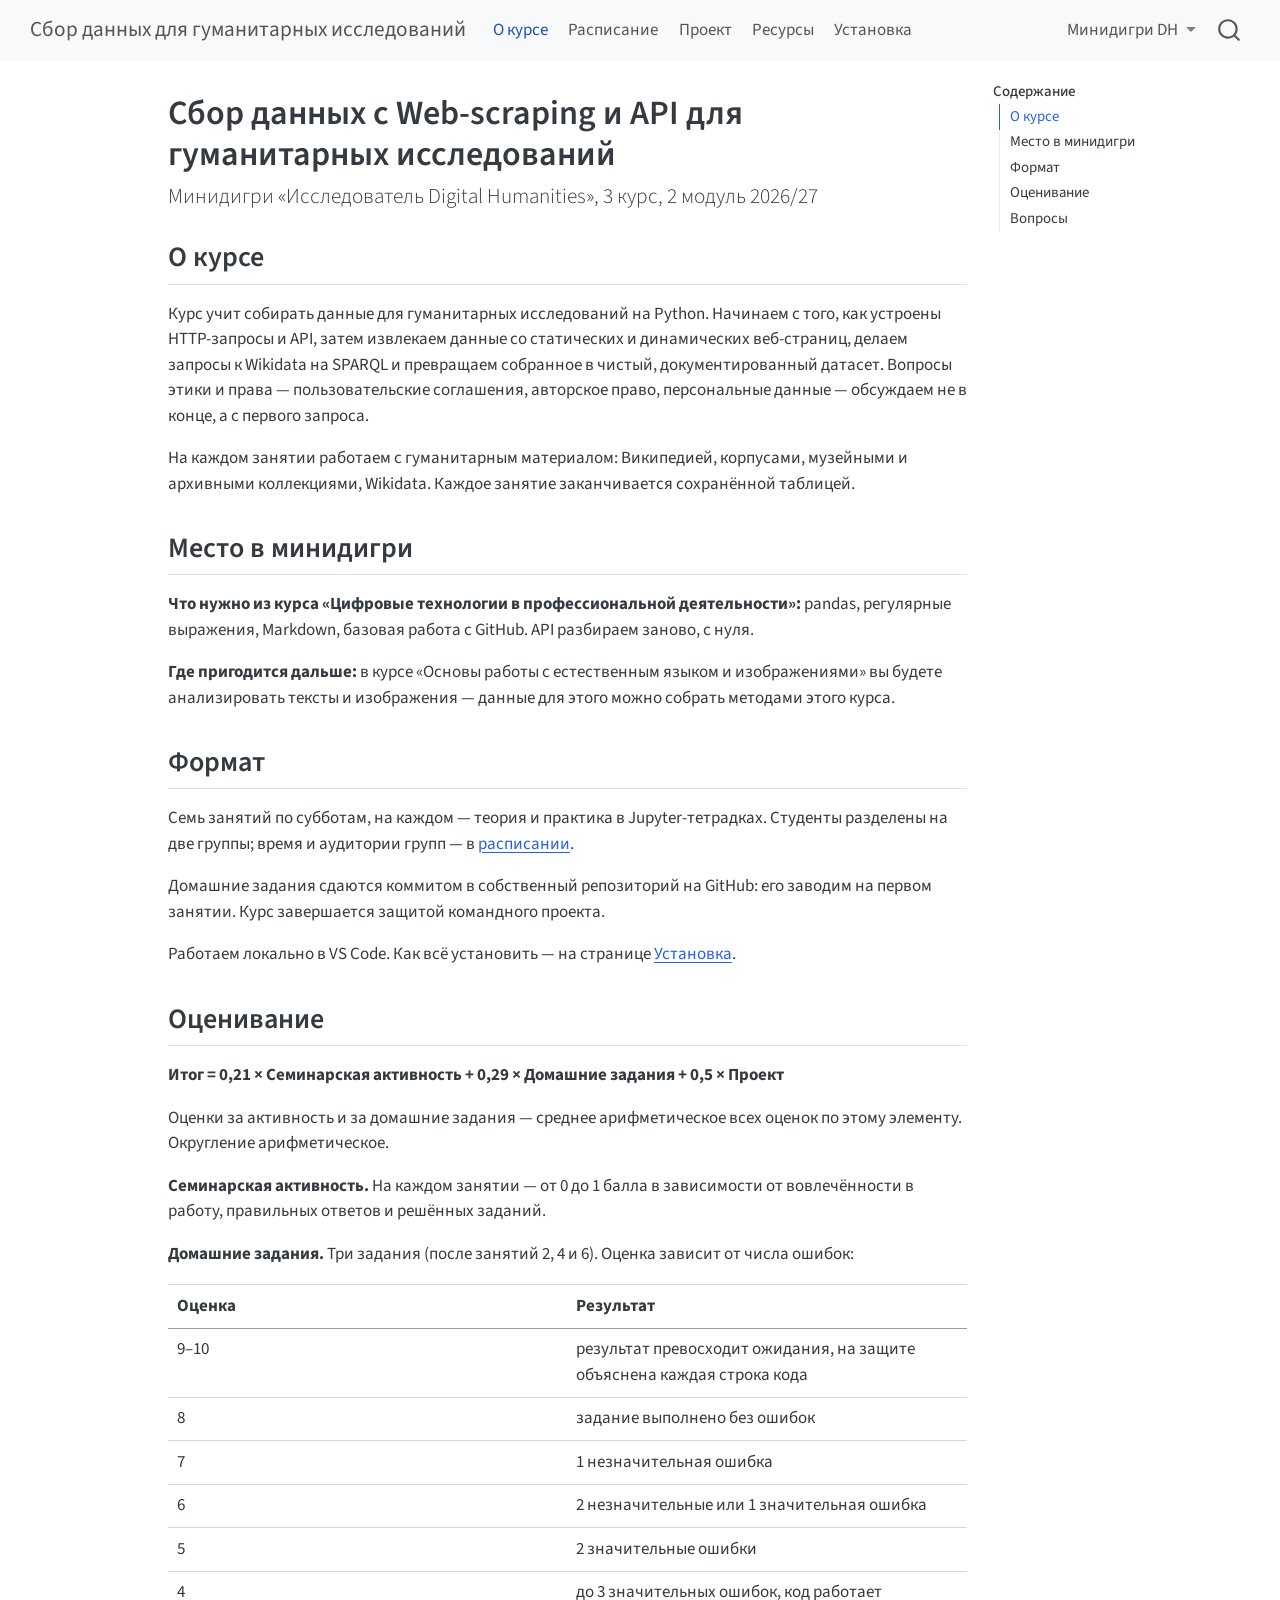
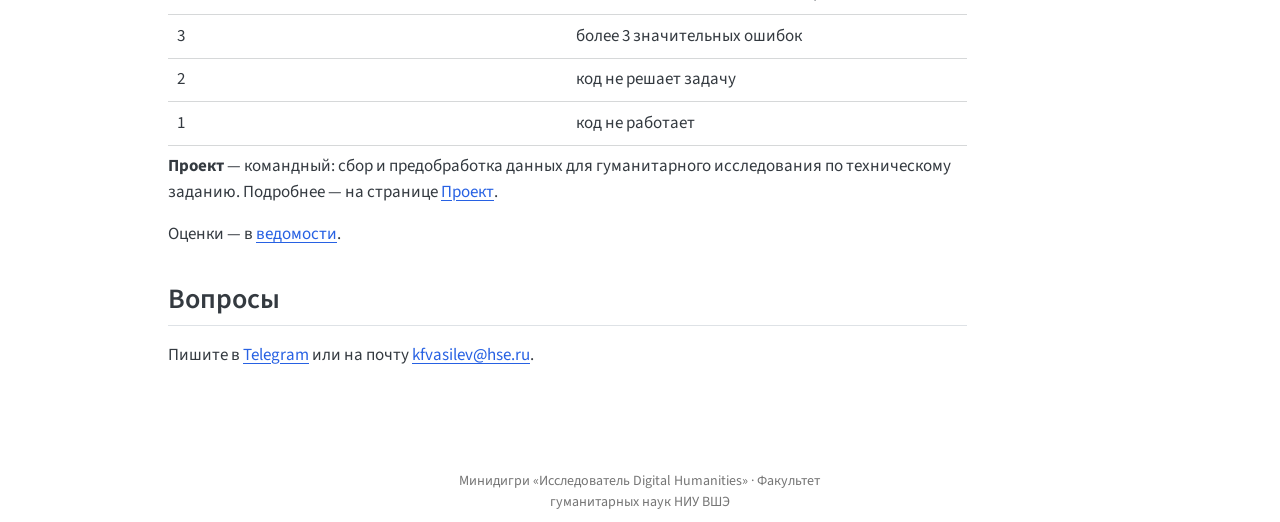
==== docs/index.html @ d886c1c8 "Add course repository skeleton and website Seminar folders 01-07 with topic READMEs, project folder," ====
<!DOCTYPE html>
<html xmlns="http://www.w3.org/1999/xhtml" lang="ru" xml:lang="ru"><head>

<meta charset="utf-8">
<meta name="generator" content="quarto-1.11.9">

<meta name="viewport" content="width=device-width, initial-scale=1.0, user-scalable=yes">


<title>Сбор данных с Web-scraping и API для гуманитарных исследований – Сбор данных для гуманитарных исследований</title>
<style>
/* Default styles provided by pandoc.
** See https://pandoc.org/MANUAL.html#variables-for-html for config info.
*/
span.smallcaps{font-variant: small-caps;}
div.columns{display: flex; gap: 1.5em;}
div.column{flex: auto;}
@media screen {
div.columns{gap: min(4vw, 1.5em);}
div.column{overflow-x: auto;}
}
div.hanging-indent{margin-left: 1.5em; text-indent: -1.5em;}
ul.task-list{list-style: none;}
ul.task-list li input[type="checkbox"] {
  width: 0.8em;
  margin: 0 0.8em 0.2em -1em; /* quarto-specific, see https://github.com/quarto-dev/quarto-cli/issues/4556 */ 
  vertical-align: middle;
}
</style>


<script src="site_libs/quarto-nav/quarto-nav.js"></script>
<script src="site_libs/quarto-nav/headroom.min.js"></script>
<script src="site_libs/clipboard/clipboard.min.js"></script>
<script src="site_libs/quarto-search/autocomplete.umd.js"></script>
<script src="site_libs/quarto-search/fuse.min.js"></script>
<script src="site_libs/quarto-search/quarto-search.js"></script>
<meta name="quarto:offset" content="./">
<script src="site_libs/quarto-html/quarto.js" type="module"></script>
<script src="site_libs/quarto-html/tabsets/tabsets.js" type="module"></script>
<script src="site_libs/quarto-html/scrollable-regions/scrollable-regions.js" type="module"></script>
<script src="site_libs/quarto-html/popper.min.js"></script>
<script src="site_libs/quarto-html/tippy.umd.min.js"></script>
<script src="site_libs/quarto-html/anchor.min.js"></script>
<link href="site_libs/quarto-html/tippy.css" rel="stylesheet">
<link href="site_libs/quarto-html/quarto-syntax-highlighting-63b5708e65d6cd79cd7618c58d0c21e7.css" rel="stylesheet" id="quarto-text-highlighting-styles">
<script src="site_libs/bootstrap/bootstrap.min.js"></script>
<link href="site_libs/bootstrap/bootstrap-icons.css" rel="stylesheet">
<link href="site_libs/bootstrap/bootstrap-2f26042ee04390a409193c36bb3e8631.min.css" rel="stylesheet" append-hash="true" id="quarto-bootstrap" data-mode="light">
<script id="quarto-search-options" type="application/json">{
  "location": "navbar",
  "copy-button": false,
  "collapse-after": 3,
  "panel-placement": "end",
  "type": "overlay",
  "limit": 50,
  "keyboard-shortcut": [
    "f",
    "/",
    "s"
  ],
  "show-item-context": false,
  "language": {
    "search-no-results-text": "Поиск не дал результатов",
    "search-matching-documents-text": "Результаты поиска",
    "search-copy-link-title": "Скопировать ссылку",
    "search-hide-matches-text": "Скрыть дополнительные результаты",
    "search-more-match-text": "дополнительный результат в этом документе",
    "search-more-matches-text": "дополнительных результата(-ов) в этом документе",
    "search-clear-button-title": "Очистить",
    "search-text-placeholder": "",
    "search-detached-cancel-button-title": "Отменить",
    "search-submit-button-title": "Найти",
    "search-label": "Поиск"
  }
}</script>


<link rel="stylesheet" href="styles.css">
</head>

<body class="nav-fixed quarto-light"><a id="quarto-skip-link" class="visually-hidden-focusable" href="#quarto-document-content">Skip to main content</a>

<div id="quarto-search-results"></div>
  <header id="quarto-header" class="headroom fixed-top">
    <nav class="navbar navbar-expand-lg " data-bs-theme="dark" aria-label="Сайт">
      <div class="navbar-container container-fluid">
      <div class="navbar-brand-container mx-auto">
    <a class="navbar-brand" href="./index.html">
    <span class="navbar-title">Сбор данных для гуманитарных исследований</span>
    </a>
  </div>
          <button class="navbar-toggler" type="button" data-bs-toggle="collapse" data-bs-target="#navbarCollapse" aria-controls="navbarCollapse" aria-expanded="false" aria-label="Переключить навигацию" onclick="if (window.quartoToggleHeadroom) { window.quartoToggleHeadroom(); }">
  <span class="navbar-toggler-icon"></span>
</button>
          <div class="collapse navbar-collapse" id="navbarCollapse">
            <ul class="navbar-nav navbar-nav-scroll me-auto">
  <li class="nav-item">
    <a class="nav-link active" href="./index.html" aria-current="page"> 
<span class="menu-text">О курсе</span></a>
  </li>  
  <li class="nav-item">
    <a class="nav-link" href="./schedule.html"> 
<span class="menu-text">Расписание</span></a>
  </li>  
  <li class="nav-item">
    <a class="nav-link" href="./project.html"> 
<span class="menu-text">Проект</span></a>
  </li>  
  <li class="nav-item">
    <a class="nav-link" href="./resources.html"> 
<span class="menu-text">Ресурсы</span></a>
  </li>  
  <li class="nav-item">
    <a class="nav-link" href="./setup.html"> 
<span class="menu-text">Установка</span></a>
  </li>  
</ul>
            <ul class="navbar-nav navbar-nav-scroll ms-auto">
  <li class="nav-item dropdown ">
    <a class="nav-link dropdown-toggle" href="#" id="nav-menu-dh" role="link" data-bs-toggle="dropdown" aria-expanded="false">
 <span class="menu-text">Минидигри DH</span>
    </a>
    <ul class="dropdown-menu dropdown-menu-end" aria-labelledby="nav-menu-dh">    
        <li>
    <a class="dropdown-item" href="https://always1ready.github.io/dh-tools/">
 <span class="dropdown-text">1. Цифровые технологии в профессиональной деятельности</span></a>
  </li>  
        <li>
    <a class="dropdown-item" href="https://minidegree-dh.github.io/miniDH-scraping/">
 <span class="dropdown-text">2. Сбор данных с Web-scraping и API</span></a>
  </li>  
        <li>
    <a class="dropdown-item" href="https://github.com/Minidegree-DH/miniDH-NLP-CV">
 <span class="dropdown-text">3. Основы работы с естественным языком и изображениями</span></a>
  </li>  
        <li>
    <a class="dropdown-item" href="https://github.com/Minidegree-DH/miniDH-ML">
 <span class="dropdown-text">4. Алгоритмы машинного обучения для текстов и изображений</span></a>
  </li>  
        <li><hr class="dropdown-divider"></li>
        <li>
    <a class="dropdown-item" href="https://github.com/Minidegree-DH/minidh-student-projects">
 <span class="dropdown-text">Студенческие проекты</span></a>
  </li>  
        <li>
    <a class="dropdown-item" href="https://github.com/Minidegree-DH">
 <span class="dropdown-text">Минидигри на GitHub</span></a>
  </li>  
    </ul>
  </li>
</ul>
          </div> <!-- /navcollapse -->
            <div class="quarto-navbar-tools">
</div>
            <div id="quarto-search" class="" title="Поиск"></div>
      </div> <!-- /container-fluid -->
    </nav>
</header>
<!-- content -->
<div id="quarto-content" class="quarto-container page-columns page-rows-contents page-layout-article page-navbar">
<!-- sidebar -->
<!-- margin-sidebar -->
    <div id="quarto-margin-sidebar" class="sidebar margin-sidebar">
        <nav id="TOC" role="doc-toc" aria-labelledby="toc-title" class="toc-active">
    <h2 id="toc-title">Содержание</h2>
   
  <ul>
  <li><a href="#о-курсе" id="toc-о-курсе" class="nav-link active" data-scroll-target="#о-курсе">О курсе</a></li>
  <li><a href="#место-в-минидигри" id="toc-место-в-минидигри" class="nav-link" data-scroll-target="#место-в-минидигри">Место в минидигри</a></li>
  <li><a href="#формат" id="toc-формат" class="nav-link" data-scroll-target="#формат">Формат</a></li>
  <li><a href="#оценивание" id="toc-оценивание" class="nav-link" data-scroll-target="#оценивание">Оценивание</a></li>
  <li><a href="#вопросы" id="toc-вопросы" class="nav-link" data-scroll-target="#вопросы">Вопросы</a></li>
  </ul>
</nav>
    </div>
<!-- main -->
<main class="content" id="quarto-document-content" tabindex="-1">

<header id="title-block-header" class="quarto-title-block default">
<div class="quarto-title">
<h1 class="title">Сбор данных с Web-scraping и API для гуманитарных исследований</h1>
<p class="subtitle lead">Минидигри «Исследователь Digital Humanities», 3 курс, 2 модуль 2026/27</p>
</div>



<div class="quarto-title-meta">

    
  
    
  </div>
  


</header>


<section id="о-курсе" class="level2">
<h2 class="anchored" data-anchor-id="о-курсе">О курсе</h2>
<p>Курс учит собирать данные для гуманитарных исследований на Python. Начинаем с того, как устроены HTTP-запросы и API, затем извлекаем данные со статических и динамических веб-страниц, делаем запросы к Wikidata на SPARQL и превращаем собранное в чистый, документированный датасет. Вопросы этики и права — пользовательские соглашения, авторское право, персональные данные — обсуждаем не в конце, а с первого запроса.</p>
<p>На каждом занятии работаем с гуманитарным материалом: Википедией, корпусами, музейными и архивными коллекциями, Wikidata. Каждое занятие заканчивается сохранённой таблицей.</p>
</section>
<section id="место-в-минидигри" class="level2">
<h2 class="anchored" data-anchor-id="место-в-минидигри">Место в минидигри</h2>
<p><strong>Что нужно из курса «Цифровые технологии в профессиональной деятельности»:</strong> pandas, регулярные выражения, Markdown, базовая работа с GitHub. API разбираем заново, с нуля.</p>
<p><strong>Где пригодится дальше:</strong> в курсе «Основы работы с естественным языком и изображениями» вы будете анализировать тексты и изображения — данные для этого можно собрать методами этого курса.</p>
</section>
<section id="формат" class="level2">
<h2 class="anchored" data-anchor-id="формат">Формат</h2>
<p>Семь занятий по субботам, на каждом — теория и практика в Jupyter-тетрадках. Студенты разделены на две группы; время и аудитории групп — в <a href="./schedule.html">расписании</a>.</p>
<p>Домашние задания сдаются коммитом в собственный репозиторий на GitHub: его заводим на первом занятии. Курс завершается защитой командного проекта.</p>
<p>Работаем локально в VS Code. Как всё установить — на странице <a href="./setup.html">Установка</a>.</p>
</section>
<section id="оценивание" class="level2">
<h2 class="anchored" data-anchor-id="оценивание">Оценивание</h2>
<p><strong>Итог = 0,21 × Семинарская активность + 0,29 × Домашние задания + 0,5 × Проект</strong></p>
<p>Оценки за активность и за домашние задания — среднее арифметическое всех оценок по этому элементу. Округление арифметическое.</p>
<p><strong>Семинарская активность.</strong> На каждом занятии — от 0 до 1 балла в зависимости от вовлечённости в работу, правильных ответов и решённых заданий.</p>
<p><strong>Домашние задания.</strong> Три задания (после занятий 2, 4 и 6). Оценка зависит от числа ошибок:</p>
<table class="caption-top table">
<colgroup>
<col style="width: 50%">
<col style="width: 50%">
</colgroup>
<thead>
<tr class="header">
<th>Оценка</th>
<th>Результат</th>
</tr>
</thead>
<tbody>
<tr class="odd">
<td>9–10</td>
<td>результат превосходит ожидания, на защите объяснена каждая строка кода</td>
</tr>
<tr class="even">
<td>8</td>
<td>задание выполнено без ошибок</td>
</tr>
<tr class="odd">
<td>7</td>
<td>1 незначительная ошибка</td>
</tr>
<tr class="even">
<td>6</td>
<td>2 незначительные или 1 значительная ошибка</td>
</tr>
<tr class="odd">
<td>5</td>
<td>2 значительные ошибки</td>
</tr>
<tr class="even">
<td>4</td>
<td>до 3 значительных ошибок, код работает</td>
</tr>
<tr class="odd">
<td>3</td>
<td>более 3 значительных ошибок</td>
</tr>
<tr class="even">
<td>2</td>
<td>код не решает задачу</td>
</tr>
<tr class="odd">
<td>1</td>
<td>код не работает</td>
</tr>
</tbody>
</table>
<p><strong>Проект</strong> — командный: сбор и предобработка данных для гуманитарного исследования по техническому заданию. Подробнее — на странице <a href="./project.html">Проект</a>.</p>
<!-- TODO: правила пересдачи в ПУДе противоречивы (ДЗ: «невозможна» и «только по уважительной причине»; проект: «невозможна» и «по обычным правилам экзамена»). Написать здесь после уточнения ПУДа. Также решить, есть ли штраф за опоздание. -->
<p>Оценки — в <a href="https://docs.yandex.ru/edit/disk/disk%2F2026%20Mini-DH-scraping%20Grades.xlsx?source=docs">ведомости</a>.</p>
</section>
<section id="вопросы" class="level2">
<h2 class="anchored" data-anchor-id="вопросы">Вопросы</h2>
<p>Пишите в <a href="https://t.me/always1ready">Telegram</a> или на почту <a href="mailto:kfvasilev@hse.ru">kfvasilev@hse.ru</a>.</p>


</section>

</main> <!-- /main -->
<script id="quarto-html-after-body" type="application/javascript">
  window.document.addEventListener("DOMContentLoaded", function (event) {
    const icon = "";
    const anchorJS = new window.AnchorJS();
    anchorJS.options = {
      placement: 'right',
      icon: icon
    };
    anchorJS.add('.anchored');
    const isCodeAnnotation = (el) => {
      for (const clz of el.classList) {
        if (clz.startsWith('code-annotation-')) {                     
          return true;
        }
      }
      return false;
    }
    const onCopySuccess = function(e) {
      // button target
      const button = e.trigger;
      // don't keep focus
      button.blur();
      // flash "checked"
      button.classList.add('code-copy-button-checked');
      var currentTitle = button.getAttribute("title");
      button.setAttribute("title", "Скопировано");
      let tooltip;
      if (window.bootstrap) {
        button.setAttribute("data-bs-toggle", "tooltip");
        button.setAttribute("data-bs-placement", "left");
        button.setAttribute("data-bs-title", "Скопировано");
        tooltip = new bootstrap.Tooltip(button, 
          { trigger: "manual", 
            customClass: "code-copy-button-tooltip",
            offset: [0, -8]});
        tooltip.show();    
      }
      setTimeout(function() {
        if (tooltip) {
          tooltip.hide();
          button.removeAttribute("data-bs-title");
          button.removeAttribute("data-bs-toggle");
          button.removeAttribute("data-bs-placement");
        }
        button.setAttribute("title", currentTitle);
        button.classList.remove('code-copy-button-checked');
      }, 1000);
      // clear code selection
      e.clearSelection();
    }
    const getTextToCopy = function(trigger) {
      const outerScaffold = trigger.parentElement.cloneNode(true);
      const codeEl = outerScaffold.querySelector('code');
      for (const childEl of codeEl.children) {
        if (isCodeAnnotation(childEl)) {
          childEl.remove();
        }
      }
      return codeEl.innerText;
    }
    const clipboard = new window.ClipboardJS('.code-copy-button:not([data-in-quarto-modal])', {
      text: getTextToCopy
    });
    clipboard.on('success', onCopySuccess);
    if (window.document.getElementById('quarto-embedded-source-code-modal')) {
      const clipboardModal = new window.ClipboardJS('.code-copy-button[data-in-quarto-modal]', {
        text: getTextToCopy,
        container: window.document.getElementById('quarto-embedded-source-code-modal')
      });
      clipboardModal.on('success', onCopySuccess);
    }
      var localhostRegex = new RegExp(/^(?:http|https):\/\/localhost\:?[0-9]*\//);
      var mailtoRegex = new RegExp(/^mailto:/);
        var filterRegex = new RegExp("https:\/\/minidegree-dh\.github\.io\/miniDH-scraping\/");
      var isInternal = (href) => {
          return filterRegex.test(href) || localhostRegex.test(href) || mailtoRegex.test(href);
      }
      // Inspect non-navigation links and adorn them if external
      window.quartoDecorateExternalLinks = function (root) {
     var links = (root || window.document).querySelectorAll('a[href]:not(.nav-link):not(.navbar-brand):not(.toc-action):not(.sidebar-link):not(.sidebar-item-toggle):not(.pagination-link):not(.no-external):not([aria-hidden]):not(.dropdown-item):not(.quarto-navigation-tool):not(.about-link)');
      for (var i=0; i<links.length; i++) {
        const link = links[i];
        if (!isInternal(link.href)) {
          // undo the damage that might have been done by quarto-nav.js in the case of
          // links that we want to consider external
          if (link.dataset.originalHref !== undefined) {
            link.href = link.dataset.originalHref;
          }
          if (!link.classList.contains('no-external-icon')) {
          }
        }
      }
      };
      window.quartoDecorateExternalLinks(window.document);
    // Esc closes the popup (WCAG 1.4.13) and focus leaving both trigger and
    // popup closes it (WCAG 2.4.11); tippy handles neither for interactive popups.
    const hideOnEscAndFocusOut = {
      name: 'hideOnEscAndFocusOut',
      defaultValue: true,
      fn(instance) {
        const dismiss = () => {
          // A show scheduled by the trigger delay would otherwise reopen it
          instance.clearDelayTimeouts();
          instance.hide();
        };
        const onKeyDown = (event) => {
          if (event.key !== 'Escape') {
            return;
          }
          // Keep Esc from also reaching page handlers (e.g. reveal.js overview),
          // except an open reveal.js slide menu, which Esc should close too.
          // The menu handles keys only when its keyboard option is on.
          const menuHandlesEsc = window.Reveal?.getPlugin?.('menu')?.isOpen() &&
            window.Reveal.getConfig().menu?.keyboard !== false;
          if (!menuHandlesEsc) {
            event.stopPropagation();
          }
          if (instance.popper.contains(window.document.activeElement)) {
            // Disabled while refocusing so the focus trigger does not reopen it
            instance.disable();
            instance.reference.focus();
            instance.enable();
          }
          dismiss();
        };
        const onFocusOut = (event) => {
          const target = event.relatedTarget;
          if (target && !instance.reference.contains(target) &&
              !instance.popper.contains(target)) {
            dismiss();
          }
        };
        // On the trigger too: a click trigger (code-annotations: select) has no
        // blur handling. Attached for the instance's lifetime so leaving the
        // trigger also cancels a show still pending on the trigger delay.
        instance.reference.addEventListener('focusout', onFocusOut);
        return {
          onShow() {
            window.document.addEventListener('keydown', onKeyDown, true);
            instance.popper.addEventListener('focusout', onFocusOut);
          },
          onHide() {
            window.document.removeEventListener('keydown', onKeyDown, true);
            instance.popper.removeEventListener('focusout', onFocusOut);
          },
          onDestroy() {
            instance.reference.removeEventListener('focusout', onFocusOut);
          },
        };
      },
    };
    function tippyHover(el, contentFn, onTriggerFn, onUntriggerFn) {
      const config = {
        allowHTML: true,
        maxWidth: 500,
        delay: 100,
        arrow: false,
        appendTo: function(el) {
            return el.parentElement;
        },
        interactive: true,
        interactiveBorder: 10,
        theme: 'quarto',
        placement: 'bottom-start',
        plugins: [hideOnEscAndFocusOut],
      };
      if (contentFn) {
        config.content = contentFn;
      }
      if (onTriggerFn) {
        config.onTrigger = onTriggerFn;
      }
      if (onUntriggerFn) {
        config.onUntrigger = onUntriggerFn;
      }
      window.tippy(el, config); 
    }
    const noterefs = window.document.querySelectorAll('a[role="doc-noteref"]');
    for (var i=0; i<noterefs.length; i++) {
      const ref = noterefs[i];
      tippyHover(ref, function() {
        // use id or data attribute instead here
        let href = ref.getAttribute('data-footnote-href') || ref.getAttribute('href');
        try { href = new URL(href).hash; } catch {}
        const id = href.replace(/^#\/?/, "");
        const note = window.document.getElementById(id);
        if (note) {
          return note.innerHTML;
        } else {
          return "";
        }
      });
    }
    const xrefs = window.document.querySelectorAll('a.quarto-xref');
    const processXRef = (id, note) => {
      // Strip column container classes
      const stripColumnClz = (el) => {
        el.classList.remove("page-full", "page-columns");
        if (el.children) {
          for (const child of el.children) {
            stripColumnClz(child);
          }
        }
      }
      stripColumnClz(note)
      if (id === null || id.startsWith('sec-')) {
        // Special case sections, only their first couple elements
        const container = document.createElement("div");
        if (note.children && note.children.length > 2) {
          container.appendChild(note.children[0].cloneNode(true));
          for (let i = 1; i < note.children.length; i++) {
            const child = note.children[i];
            if (child.tagName === "P" && child.innerText === "") {
              continue;
            } else {
              container.appendChild(child.cloneNode(true));
              break;
            }
          }
          if (window.Quarto?.typesetMath) {
            window.Quarto.typesetMath(container);
          }
          return container.innerHTML
        } else {
          if (window.Quarto?.typesetMath) {
            window.Quarto.typesetMath(note);
          }
          return note.innerHTML;
        }
      } else {
        // Remove any anchor links if they are present
        const anchorLink = note.querySelector('a.anchorjs-link');
        if (anchorLink) {
          anchorLink.remove();
        }
        if (window.Quarto?.typesetMath) {
          window.Quarto.typesetMath(note);
        }
        if (note.classList.contains("callout")) {
          return note.outerHTML;
        } else {
          return note.innerHTML;
        }
      }
    }
    for (var i=0; i<xrefs.length; i++) {
      const xref = xrefs[i];
      tippyHover(xref, undefined, function(instance) {
        instance.disable();
        let url = xref.getAttribute('href');
        let hash = undefined; 
        if (url.startsWith('#')) {
          hash = url;
        } else {
          try { hash = new URL(url).hash; } catch {}
        }
        if (hash) {
          const id = hash.replace(/^#\/?/, "");
          const note = window.document.getElementById(id);
          if (note !== null) {
            try {
              const html = processXRef(id, note.cloneNode(true));
              instance.setContent(html);
            } finally {
              instance.enable();
              instance.show();
            }
          } else {
            // See if we can fetch this
            fetch(url.split('#')[0])
            .then(res => res.text())
            .then(html => {
              const parser = new DOMParser();
              const htmlDoc = parser.parseFromString(html, "text/html");
              const note = htmlDoc.getElementById(id);
              if (note !== null) {
                const html = processXRef(id, note);
                instance.setContent(html);
              } 
            }).finally(() => {
              instance.enable();
              instance.show();
            });
          }
        } else {
          // See if we can fetch a full url (with no hash to target)
          // This is a special case and we should probably do some content thinning / targeting
          fetch(url)
          .then(res => res.text())
          .then(html => {
            const parser = new DOMParser();
            const htmlDoc = parser.parseFromString(html, "text/html");
            const note = htmlDoc.querySelector('main.content');
            if (note !== null) {
              // This should only happen for chapter cross references
              // (since there is no id in the URL)
              // remove the first header
              if (note.children.length > 0 && note.children[0].tagName === "HEADER") {
                note.children[0].remove();
              }
              const html = processXRef(null, note);
              instance.setContent(html);
            } 
          }).finally(() => {
            instance.enable();
            instance.show();
          });
        }
      }, function(instance) {
      });
    }
        let selectedAnnoteEl;
        const selectorForAnnotation = ( cell, annotation) => {
          let cellAttr = 'data-code-cell="' + cell + '"';
          let lineAttr = 'data-code-annotation="' +  annotation + '"';
          const selector = 'span[' + cellAttr + '][' + lineAttr + ']';
          return selector;
        }
        const selectCodeLines = (annoteEl) => {
          const doc = window.document;
          const targetCell = annoteEl.getAttribute("data-target-cell");
          const targetAnnotation = annoteEl.getAttribute("data-target-annotation");
          const annoteSpan = window.document.querySelector(selectorForAnnotation(targetCell, targetAnnotation));
          const lines = annoteSpan.getAttribute("data-code-lines").split(",");
          const lineIds = lines.map((line) => {
            return targetCell + "-" + line;
          })
          // Each band is positioned against its own containing block, which is
          // not the offsetParent of the lines, so place it from client rects.
          const placeBand = (band, firstEl, lastEl, codeBlock) => {
            const container = band.offsetParent;
            if (container === null) {
              return;
            }
            const containerRect = container.getBoundingClientRect();
            // Reveal.js scales slides with a transform, so convert client
            // pixels back to the CSS pixels of the container.
            const scale = containerRect.height / container.offsetHeight || 1;
            const firstRect = firstEl.getBoundingClientRect();
            const lastRect = lastEl.getBoundingClientRect();
            const top = (firstRect.top - containerRect.top) / scale - container.clientTop + container.scrollTop;
            const height = (lastRect.bottom - firstRect.top) / scale;
            band.style.top = top - 2 + "px";
            band.style.height = height + 4 + "px";
            if (codeBlock) {
              // Without the copy button wrapper, the containing block is wider
              // than the code block, so span the code block explicitly.
              const blockRect = codeBlock.getBoundingClientRect();
              band.style.left = (blockRect.left - containerRect.left) / scale - container.clientLeft + container.scrollLeft + "px";
              band.style.width = blockRect.width / scale + "px";
            }
          };
          if (lineIds.length > 0) {
            const el = window.document.getElementById(lineIds[0]);
            const lastEl = window.document.getElementById(lineIds[lineIds.length - 1]);
            const parent = el.parentElement.parentElement;
            // cook up a div (if necessary) and position it
            let div = window.document.getElementById("code-annotation-line-highlight");
            if (div === null) {
              div = window.document.createElement("div");
              div.setAttribute("id", "code-annotation-line-highlight");
              div.style.position = 'absolute';
              parent.appendChild(div);
            }
            placeBand(div, el, lastEl, parent.closest("div.sourceCode") || parent);
            let gutterDiv = window.document.getElementById("code-annotation-line-highlight-gutter");
            if (gutterDiv === null) {
              gutterDiv = window.document.createElement("div");
              gutterDiv.setAttribute("id", "code-annotation-line-highlight-gutter");
              gutterDiv.style.position = 'absolute';
              const codeCell = window.document.getElementById(targetCell);
              const gutter = codeCell.querySelector('.code-annotation-gutter');
              gutter.appendChild(gutterDiv);
            }
            placeBand(gutterDiv, el, lastEl);
            selectedAnnoteEl = annoteEl;
          }
        };
        const unselectCodeLines = () => {
          const elementsIds = ["code-annotation-line-highlight", "code-annotation-line-highlight-gutter"];
          elementsIds.forEach((elId) => {
            const div = window.document.getElementById(elId);
            if (div) {
              div.remove();
            }
          });
          selectedAnnoteEl = undefined;
        };
          // Handle positioning of the toggle
      window.addEventListener(
        "resize",
        throttle(() => {
          elRect = undefined;
          if (selectedAnnoteEl) {
            selectCodeLines(selectedAnnoteEl);
          }
        }, 10)
      );
      function throttle(fn, ms) {
      let throttle = false;
      let timer;
        return (...args) => {
          if(!throttle) { // first call gets through
              fn.apply(this, args);
              throttle = true;
          } else { // all the others get throttled
              if(timer) clearTimeout(timer); // cancel #2
              timer = setTimeout(() => {
                fn.apply(this, args);
                timer = throttle = false;
              }, ms);
          }
        };
      }
        // Attach click handler to the DT
        const annoteDls = window.document.querySelectorAll('dt[data-target-cell]');
        for (const annoteDlNode of annoteDls) {
          annoteDlNode.addEventListener('click', (event) => {
            const clickedEl = event.target;
            if (clickedEl !== selectedAnnoteEl) {
              unselectCodeLines();
              const activeEl = window.document.querySelector('dt[data-target-cell].code-annotation-active');
              if (activeEl) {
                activeEl.classList.remove('code-annotation-active');
              }
              selectCodeLines(clickedEl);
              clickedEl.classList.add('code-annotation-active');
            } else {
              // Unselect the line
              unselectCodeLines();
              clickedEl.classList.remove('code-annotation-active');
            }
          });
        }
    const findCites = (el) => {
      const parentEl = el.parentElement;
      if (parentEl) {
        const cites = parentEl.dataset.cites;
        if (cites) {
          return {
            el,
            cites: cites.split(' ')
          };
        } else {
          return findCites(el.parentElement)
        }
      } else {
        return undefined;
      }
    };
    var bibliorefs = window.document.querySelectorAll('a[role="doc-biblioref"]');
    for (var i=0; i<bibliorefs.length; i++) {
      const ref = bibliorefs[i];
      const citeInfo = findCites(ref);
      if (citeInfo) {
        tippyHover(citeInfo.el, function() {
          var popup = window.document.createElement('div');
          citeInfo.cites.forEach(function(cite) {
            var citeDiv = window.document.createElement('div');
            citeDiv.classList.add('hanging-indent');
            citeDiv.classList.add('csl-entry');
            var biblioDiv = window.document.getElementById('ref-' + cite);
            if (biblioDiv) {
              citeDiv.innerHTML = biblioDiv.innerHTML;
            }
            popup.appendChild(citeDiv);
          });
          return popup.innerHTML;
        });
      }
    }
  });
  </script>
  <script type="application/javascript">
  window.quartoScrollableRegionsLabels = {"code":"Прокручиваемый код","output":"Прокручиваемый вывод"};
  </script>
</div> <!-- /content -->
<footer class="footer">
  <div class="nav-footer">
    <div class="nav-footer-left">
      &nbsp;
    </div>   
    <div class="nav-footer-center">
<p>Минидигри «Исследователь Digital Humanities» · Факультет гуманитарных наук НИУ ВШЭ</p>
</div>
    <div class="nav-footer-right">
      &nbsp;
    </div>
  </div>
</footer>




</body></html>
---- docs/site_libs/quarto-html/tippy.css ----
.tippy-box[data-animation=fade][data-state=hidden]{opacity:0}[data-tippy-root]{max-width:calc(100vw - 10px)}.tippy-box{position:relative;background-color:#333;color:#fff;border-radius:4px;font-size:14px;line-height:1.4;white-space:normal;outline:0;transition-property:transform,visibility,opacity}.tippy-box[data-placement^=top]>.tippy-arrow{bottom:0}.tippy-box[data-placement^=top]>.tippy-arrow:before{bottom:-7px;left:0;border-width:8px 8px 0;border-top-color:initial;transform-origin:center top}.tippy-box[data-placement^=bottom]>.tippy-arrow{top:0}.tippy-box[data-placement^=bottom]>.tippy-arrow:before{top:-7px;left:0;border-width:0 8px 8px;border-bottom-color:initial;transform-origin:center bottom}.tippy-box[data-placement^=left]>.tippy-arrow{right:0}.tippy-box[data-placement^=left]>.tippy-arrow:before{border-width:8px 0 8px 8px;border-left-color:initial;right:-7px;transform-origin:center left}.tippy-box[data-placement^=right]>.tippy-arrow{left:0}.tippy-box[data-placement^=right]>.tippy-arrow:before{left:-7px;border-width:8px 8px 8px 0;border-right-color:initial;transform-origin:center right}.tippy-box[data-inertia][data-state=visible]{transition-timing-function:cubic-bezier(.54,1.5,.38,1.11)}.tippy-arrow{width:16px;height:16px;color:#333}.tippy-arrow:before{content:"";position:absolute;border-color:transparent;border-style:solid}.tippy-content{position:relative;padding:5px 9px;z-index:1}
---- docs/site_libs/quarto-html/quarto-syntax-highlighting-63b5708e65d6cd79cd7618c58d0c21e7.css ----
/* quarto syntax highlight colors */
:root {
  --quarto-hl-ot-color: #003B4F;
  --quarto-hl-at-color: #657422;
  --quarto-hl-ss-color: #20794D;
  --quarto-hl-an-color: #5E5E5E;
  --quarto-hl-fu-color: #4758AB;
  --quarto-hl-st-color: #20794D;
  --quarto-hl-cf-color: #003B4F;
  --quarto-hl-op-color: #5E5E5E;
  --quarto-hl-er-color: #AD0000;
  --quarto-hl-bn-color: #AD0000;
  --quarto-hl-al-color: #AD0000;
  --quarto-hl-va-color: #111111;
  --quarto-hl-bu-color: inherit;
  --quarto-hl-ex-color: inherit;
  --quarto-hl-pp-color: #AD0000;
  --quarto-hl-in-color: #5E5E5E;
  --quarto-hl-vs-color: #20794D;
  --quarto-hl-wa-color: #5E5E5E;
  --quarto-hl-do-color: #5E5E5E;
  --quarto-hl-im-color: #00769E;
  --quarto-hl-ch-color: #20794D;
  --quarto-hl-dt-color: #AD0000;
  --quarto-hl-fl-color: #AD0000;
  --quarto-hl-co-color: #5E5E5E;
  --quarto-hl-cv-color: #5E5E5E;
  --quarto-hl-cn-color: #8f5902;
  --quarto-hl-sc-color: #5E5E5E;
  --quarto-hl-dv-color: #AD0000;
  --quarto-hl-kw-color: #003B4F;
}

/* other quarto variables */
:root {
  --quarto-font-monospace: SFMono-Regular, Menlo, Monaco, Consolas, "Liberation Mono", "Courier New", monospace;
}

/* syntax highlight based on Pandoc's rules */
pre > code.sourceCode > span {
  color: #003B4F;
}

code.sourceCode > span {
  color: #003B4F;
}

div.sourceCode,
div.sourceCode pre.sourceCode {
  color: #003B4F;
}

/* Normal */
code span {
  color: #003B4F;
}

/* Alert */
code span.al {
  color: #AD0000;
  font-style: inherit;
}

/* Annotation */
code span.an {
  color: #5E5E5E;
  font-style: inherit;
}

/* Attribute */
code span.at {
  color: #657422;
  font-style: inherit;
}

/* BaseN */
code span.bn {
  color: #AD0000;
  font-style: inherit;
}

/* BuiltIn */
code span.bu {
  font-style: inherit;
}

/* ControlFlow */
code span.cf {
  color: #003B4F;
  font-weight: bold;
  font-style: inherit;
}

/* Char */
code span.ch {
  color: #20794D;
  font-style: inherit;
}

/* Constant */
code span.cn {
  color: #8f5902;
  font-style: inherit;
}

/* Comment */
code span.co {
  color: #5E5E5E;
  font-style: inherit;
}

/* CommentVar */
code span.cv {
  color: #5E5E5E;
  font-style: italic;
}

/* Documentation */
code span.do {
  color: #5E5E5E;
  font-style: italic;
}

/* DataType */
code span.dt {
  color: #AD0000;
  font-style: inherit;
}

/* DecVal */
code span.dv {
  color: #AD0000;
  font-style: inherit;
}

/* Error */
code span.er {
  color: #AD0000;
  font-style: inherit;
}

/* Extension */
code span.ex {
  font-style: inherit;
}

/* Float */
code span.fl {
  color: #AD0000;
  font-style: inherit;
}

/* Function */
code span.fu {
  color: #4758AB;
  font-style: inherit;
}

/* Import */
code span.im {
  color: #00769E;
  font-style: inherit;
}

/* Information */
code span.in {
  color: #5E5E5E;
  font-style: inherit;
}

/* Keyword */
code span.kw {
  color: #003B4F;
  font-weight: bold;
  font-style: inherit;
}

/* Operator */
code span.op {
  color: #5E5E5E;
  font-style: inherit;
}

/* Other */
code span.ot {
  color: #003B4F;
  font-style: inherit;
}

/* Preprocessor */
code span.pp {
  color: #AD0000;
  font-style: inherit;
}

/* SpecialChar */
code span.sc {
  color: #5E5E5E;
  font-style: inherit;
}

/* SpecialString */
code span.ss {
  color: #20794D;
  font-style: inherit;
}

/* String */
code span.st {
  color: #20794D;
  font-style: inherit;
}

/* Variable */
code span.va {
  color: #111111;
  font-style: inherit;
}

/* VerbatimString */
code span.vs {
  color: #20794D;
  font-style: inherit;
}

/* Warning */
code span.wa {
  color: #5E5E5E;
  font-style: italic;
}

.prevent-inlining {
  content: "</";
}

/*# sourceMappingURL=054cc16b9e9817627be6994582d2ffb5.css.map */
---- docs/styles.css ----
/* Карточка занятия в расписании */
.session-card {
  border: 1px solid #dee2e6;
  border-left: 4px solid #2780e3;
  border-radius: 6px;
  padding: 0.75rem 1.25rem;
  margin: 1.25rem 0;
}

.session-card h3 {
  margin-top: 0.25rem;
}

/* Время и аудитории групп */
.session-card table {
  width: auto;
  margin: 0.5rem 0;
}

.session-card td,
.session-card th {
  padding: 0.2rem 1rem 0.2rem 0;
}
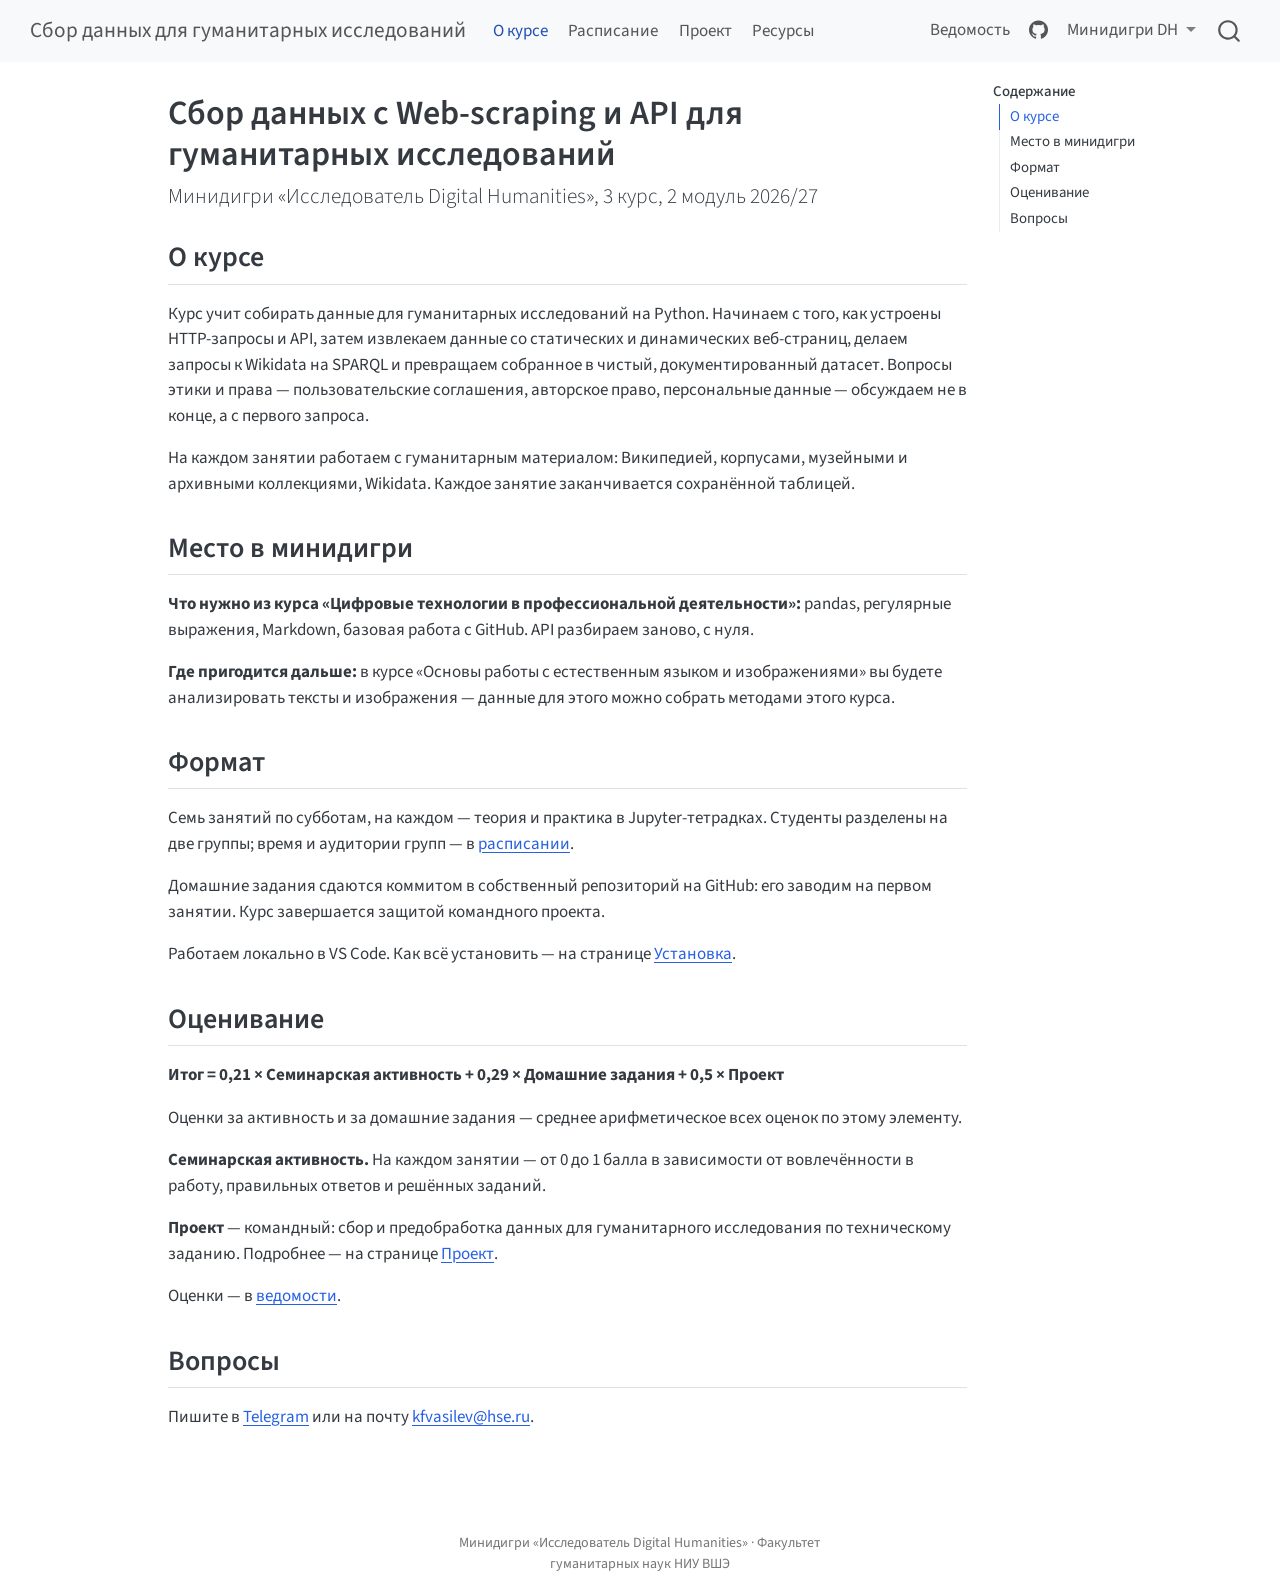
==== commit 29b0de34: "Add files via upload" ====
--- a/docs/index.html
+++ b/docs/index.html
@@ -36,6 +36,7 @@
 <script src="site_libs/quarto-search/fuse.min.js"></script>
 <script src="site_libs/quarto-search/quarto-search.js"></script>
 <meta name="quarto:offset" content="./">
+<link href="./images/favicon.png" rel="icon" type="image/png">
 <script src="site_libs/quarto-html/quarto.js" type="module"></script>
 <script src="site_libs/quarto-html/tabsets/tabsets.js" type="module"></script>
 <script src="site_libs/quarto-html/scrollable-regions/scrollable-regions.js" type="module"></script>
@@ -46,7 +47,7 @@
 <link href="site_libs/quarto-html/quarto-syntax-highlighting-63b5708e65d6cd79cd7618c58d0c21e7.css" rel="stylesheet" id="quarto-text-highlighting-styles">
 <script src="site_libs/bootstrap/bootstrap.min.js"></script>
 <link href="site_libs/bootstrap/bootstrap-icons.css" rel="stylesheet">
-<link href="site_libs/bootstrap/bootstrap-2f26042ee04390a409193c36bb3e8631.min.css" rel="stylesheet" append-hash="true" id="quarto-bootstrap" data-mode="light">
+<link href="site_libs/bootstrap/bootstrap-48eea8e06ff06eb442a2daacfce5ac08.min.css" rel="stylesheet" append-hash="true" id="quarto-bootstrap" data-mode="light">
 <script id="quarto-search-options" type="application/json">{
   "location": "navbar",
   "copy-button": false,
@@ -111,12 +112,17 @@
     <a class="nav-link" href="./resources.html"> 
 <span class="menu-text">Ресурсы</span></a>
   </li>  
-  <li class="nav-item">
-    <a class="nav-link" href="./setup.html"> 
-<span class="menu-text">Установка</span></a>
-  </li>  
 </ul>
             <ul class="navbar-nav navbar-nav-scroll ms-auto">
+  <li class="nav-item">
+    <a class="nav-link" href="https://docs.google.com/spreadsheets/d/1r0UY9qvdqbFJl7yIVJxvzA6fDhArwUjSczj9emu6JRc/edit?gid=0#gid=0"> 
+<span class="menu-text">Ведомость</span></a>
+  </li>  
+  <li class="nav-item compact">
+    <a class="nav-link" href="https://github.com/always1ready/dh-tools"> <i class="bi bi-github" role="img">
+</i> 
+<span class="menu-text"></span></a>
+  </li>  
   <li class="nav-item dropdown ">
     <a class="nav-link dropdown-toggle" href="#" id="nav-menu-dh" role="link" data-bs-toggle="dropdown" aria-expanded="false">
  <span class="menu-text">Минидигри DH</span>
@@ -211,66 +217,14 @@
 <h2 class="anchored" data-anchor-id="формат">Формат</h2>
 <p>Семь занятий по субботам, на каждом — теория и практика в Jupyter-тетрадках. Студенты разделены на две группы; время и аудитории групп — в <a href="./schedule.html">расписании</a>.</p>
 <p>Домашние задания сдаются коммитом в собственный репозиторий на GitHub: его заводим на первом занятии. Курс завершается защитой командного проекта.</p>
-<p>Работаем локально в VS Code. Как всё установить — на странице <a href="./setup.html">Установка</a>.</p>
+<p>Работаем локально в VS Code. Как всё установить — на странице <a href="setup.qmd">Установка</a>.</p>
 </section>
 <section id="оценивание" class="level2">
 <h2 class="anchored" data-anchor-id="оценивание">Оценивание</h2>
 <p><strong>Итог = 0,21 × Семинарская активность + 0,29 × Домашние задания + 0,5 × Проект</strong></p>
-<p>Оценки за активность и за домашние задания — среднее арифметическое всех оценок по этому элементу. Округление арифметическое.</p>
+<p>Оценки за активность и за домашние задания — среднее арифметическое всех оценок по этому элементу.</p>
 <p><strong>Семинарская активность.</strong> На каждом занятии — от 0 до 1 балла в зависимости от вовлечённости в работу, правильных ответов и решённых заданий.</p>
-<p><strong>Домашние задания.</strong> Три задания (после занятий 2, 4 и 6). Оценка зависит от числа ошибок:</p>
-<table class="caption-top table">
-<colgroup>
-<col style="width: 50%">
-<col style="width: 50%">
-</colgroup>
-<thead>
-<tr class="header">
-<th>Оценка</th>
-<th>Результат</th>
-</tr>
-</thead>
-<tbody>
-<tr class="odd">
-<td>9–10</td>
-<td>результат превосходит ожидания, на защите объяснена каждая строка кода</td>
-</tr>
-<tr class="even">
-<td>8</td>
-<td>задание выполнено без ошибок</td>
-</tr>
-<tr class="odd">
-<td>7</td>
-<td>1 незначительная ошибка</td>
-</tr>
-<tr class="even">
-<td>6</td>
-<td>2 незначительные или 1 значительная ошибка</td>
-</tr>
-<tr class="odd">
-<td>5</td>
-<td>2 значительные ошибки</td>
-</tr>
-<tr class="even">
-<td>4</td>
-<td>до 3 значительных ошибок, код работает</td>
-</tr>
-<tr class="odd">
-<td>3</td>
-<td>более 3 значительных ошибок</td>
-</tr>
-<tr class="even">
-<td>2</td>
-<td>код не решает задачу</td>
-</tr>
-<tr class="odd">
-<td>1</td>
-<td>код не работает</td>
-</tr>
-</tbody>
-</table>
 <p><strong>Проект</strong> — командный: сбор и предобработка данных для гуманитарного исследования по техническому заданию. Подробнее — на странице <a href="./project.html">Проект</a>.</p>
-<!-- TODO: правила пересдачи в ПУДе противоречивы (ДЗ: «невозможна» и «только по уважительной причине»; проект: «невозможна» и «по обычным правилам экзамена»). Написать здесь после уточнения ПУДа. Также решить, есть ли штраф за опоздание. -->
 <p>Оценки — в <a href="https://docs.yandex.ru/edit/disk/disk%2F2026%20Mini-DH-scraping%20Grades.xlsx?source=docs">ведомости</a>.</p>
 </section>
 <section id="вопросы" class="level2">
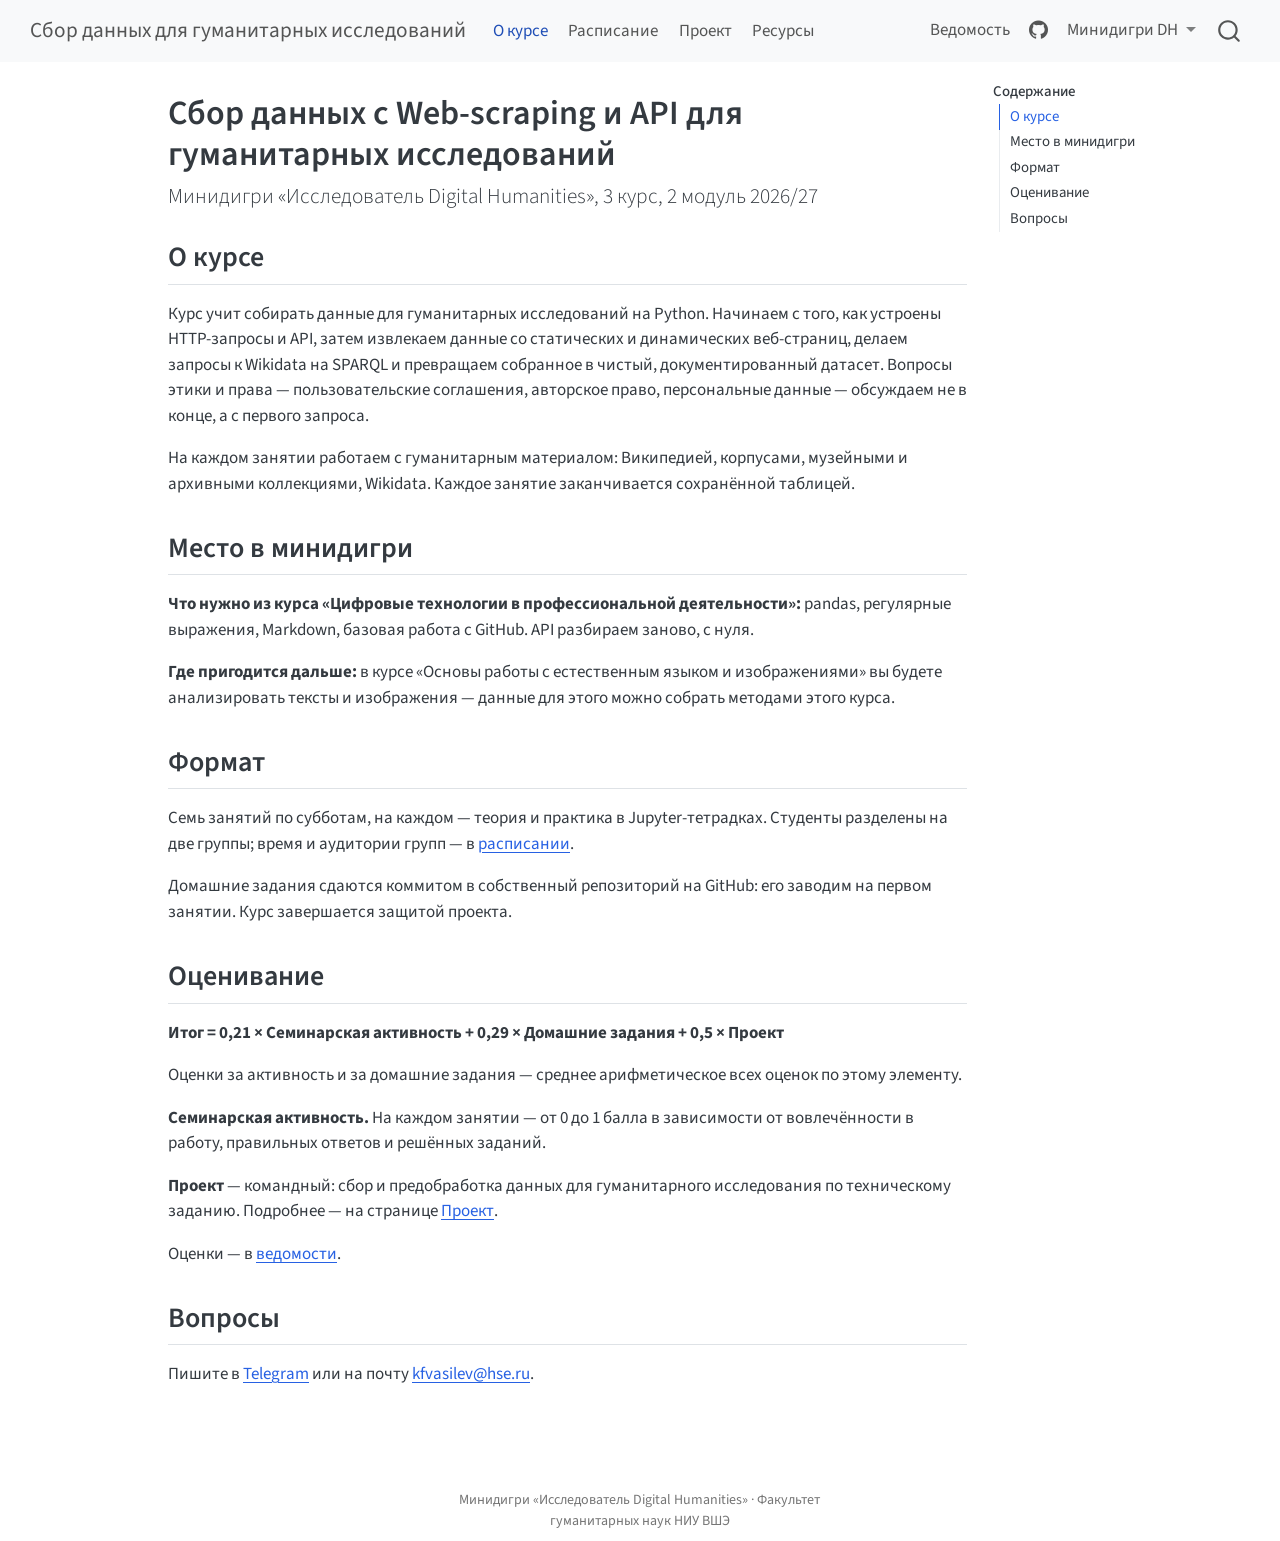
==== commit b32af2e5: "Add files via upload" ====
--- a/docs/index.html
+++ b/docs/index.html
@@ -115,11 +115,11 @@
 </ul>
             <ul class="navbar-nav navbar-nav-scroll ms-auto">
   <li class="nav-item">
-    <a class="nav-link" href="https://docs.google.com/spreadsheets/d/1r0UY9qvdqbFJl7yIVJxvzA6fDhArwUjSczj9emu6JRc/edit?gid=0#gid=0"> 
+    <a class="nav-link" href="https://docs.yandex.ru/edit/disk/disk%2F2026%20Mini-DH-scraping%20Grades.xlsx?source=docs"> 
 <span class="menu-text">Ведомость</span></a>
   </li>  
   <li class="nav-item compact">
-    <a class="nav-link" href="https://github.com/always1ready/dh-tools"> <i class="bi bi-github" role="img">
+    <a class="nav-link" href="https://github.com/Minidegree-DH/miniDH-scraping/blob/main"> <i class="bi bi-github" role="img">
 </i> 
 <span class="menu-text"></span></a>
   </li>  
@@ -216,8 +216,7 @@
 <section id="формат" class="level2">
 <h2 class="anchored" data-anchor-id="формат">Формат</h2>
 <p>Семь занятий по субботам, на каждом — теория и практика в Jupyter-тетрадках. Студенты разделены на две группы; время и аудитории групп — в <a href="./schedule.html">расписании</a>.</p>
-<p>Домашние задания сдаются коммитом в собственный репозиторий на GitHub: его заводим на первом занятии. Курс завершается защитой командного проекта.</p>
-<p>Работаем локально в VS Code. Как всё установить — на странице <a href="setup.qmd">Установка</a>.</p>
+<p>Домашние задания сдаются коммитом в собственный репозиторий на GitHub: его заводим на первом занятии. Курс завершается защитой проекта.</p>
 </section>
 <section id="оценивание" class="level2">
 <h2 class="anchored" data-anchor-id="оценивание">Оценивание</h2>
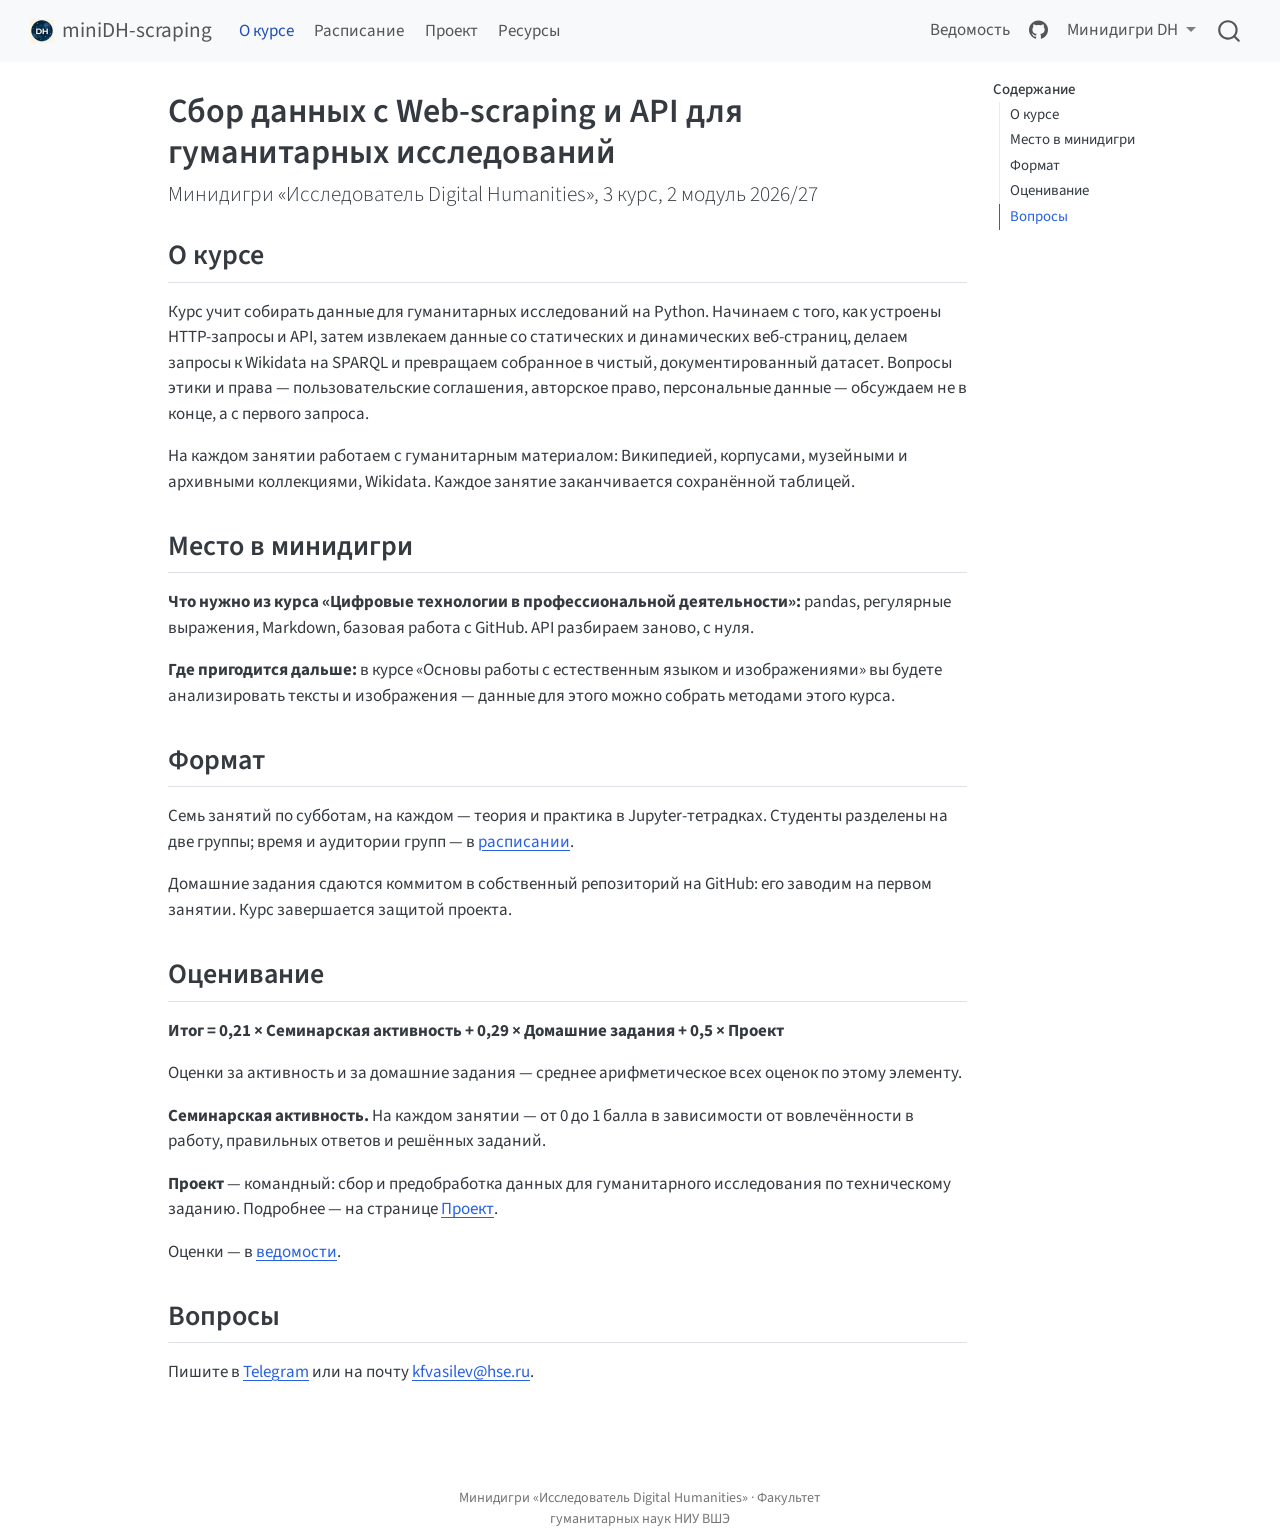
==== commit f6acd48e: "Add files via upload" ====
--- a/docs/index.html
+++ b/docs/index.html
@@ -2,23 +2,20 @@
 <html xmlns="http://www.w3.org/1999/xhtml" lang="ru" xml:lang="ru"><head>
 
 <meta charset="utf-8">
-<meta name="generator" content="quarto-1.11.9">
+<meta name="generator" content="quarto-1.9.35">
 
 <meta name="viewport" content="width=device-width, initial-scale=1.0, user-scalable=yes">
 
 
-<title>Сбор данных с Web-scraping и API для гуманитарных исследований – Сбор данных для гуманитарных исследований</title>
+<title>Сбор данных с Web-scraping и API для гуманитарных исследований – miniDH-scraping</title>
 <style>
 /* Default styles provided by pandoc.
 ** See https://pandoc.org/MANUAL.html#variables-for-html for config info.
 */
+code{white-space: pre-wrap;}
 span.smallcaps{font-variant: small-caps;}
-div.columns{display: flex; gap: 1.5em;}
-div.column{flex: auto;}
-@media screen {
-div.columns{gap: min(4vw, 1.5em);}
-div.column{overflow-x: auto;}
-}
+div.columns{display: flex; gap: min(4vw, 1.5em);}
+div.column{flex: auto; overflow-x: auto;}
 div.hanging-indent{margin-left: 1.5em; text-indent: -1.5em;}
 ul.task-list{list-style: none;}
 ul.task-list li input[type="checkbox"] {
@@ -36,18 +33,17 @@
 <script src="site_libs/quarto-search/fuse.min.js"></script>
 <script src="site_libs/quarto-search/quarto-search.js"></script>
 <meta name="quarto:offset" content="./">
-<link href="./images/favicon.png" rel="icon" type="image/png">
+<link href="./images/favicon.ico" rel="icon">
 <script src="site_libs/quarto-html/quarto.js" type="module"></script>
 <script src="site_libs/quarto-html/tabsets/tabsets.js" type="module"></script>
-<script src="site_libs/quarto-html/scrollable-regions/scrollable-regions.js" type="module"></script>
 <script src="site_libs/quarto-html/popper.min.js"></script>
 <script src="site_libs/quarto-html/tippy.umd.min.js"></script>
 <script src="site_libs/quarto-html/anchor.min.js"></script>
 <link href="site_libs/quarto-html/tippy.css" rel="stylesheet">
-<link href="site_libs/quarto-html/quarto-syntax-highlighting-63b5708e65d6cd79cd7618c58d0c21e7.css" rel="stylesheet" id="quarto-text-highlighting-styles">
+<link href="site_libs/quarto-html/quarto-syntax-highlighting-46f66b053e56abd73bb6e954d61a315b.css" rel="stylesheet" id="quarto-text-highlighting-styles">
 <script src="site_libs/bootstrap/bootstrap.min.js"></script>
 <link href="site_libs/bootstrap/bootstrap-icons.css" rel="stylesheet">
-<link href="site_libs/bootstrap/bootstrap-48eea8e06ff06eb442a2daacfce5ac08.min.css" rel="stylesheet" append-hash="true" id="quarto-bootstrap" data-mode="light">
+<link href="site_libs/bootstrap/bootstrap-a0f9fd0d421825b736dc1bbcbcba2219.min.css" rel="stylesheet" append-hash="true" id="quarto-bootstrap" data-mode="light">
 <script id="quarto-search-options" type="application/json">{
   "location": "navbar",
   "copy-button": false,
@@ -80,18 +76,23 @@
 <link rel="stylesheet" href="styles.css">
 </head>
 
-<body class="nav-fixed quarto-light"><a id="quarto-skip-link" class="visually-hidden-focusable" href="#quarto-document-content">Skip to main content</a>
+<body class="nav-fixed quarto-light">
 
 <div id="quarto-search-results"></div>
   <header id="quarto-header" class="headroom fixed-top">
-    <nav class="navbar navbar-expand-lg " data-bs-theme="dark" aria-label="Сайт">
+    <nav class="navbar navbar-expand-lg " data-bs-theme="dark">
       <div class="navbar-container container-fluid">
       <div class="navbar-brand-container mx-auto">
+    <a href="./index.html" class="navbar-brand navbar-brand-logo">
+    <img src="./images/favicon-96x96.png" alt="" class="navbar-logo light-content">
+    <img src="./images/favicon-96x96.png" alt="" class="navbar-logo dark-content">
+    </a>
     <a class="navbar-brand" href="./index.html">
-    <span class="navbar-title">Сбор данных для гуманитарных исследований</span>
+    <span class="navbar-title">miniDH-scraping</span>
     </a>
   </div>
-          <button class="navbar-toggler" type="button" data-bs-toggle="collapse" data-bs-target="#navbarCollapse" aria-controls="navbarCollapse" aria-expanded="false" aria-label="Переключить навигацию" onclick="if (window.quartoToggleHeadroom) { window.quartoToggleHeadroom(); }">
+            <div id="quarto-search" class="" title="Поиск"></div>
+          <button class="navbar-toggler" type="button" data-bs-toggle="collapse" data-bs-target="#navbarCollapse" aria-controls="navbarCollapse" role="menu" aria-expanded="false" aria-label="Переключить навигацию" onclick="if (window.quartoToggleHeadroom) { window.quartoToggleHeadroom(); }">
   <span class="navbar-toggler-icon"></span>
 </button>
           <div class="collapse navbar-collapse" id="navbarCollapse">
@@ -159,7 +160,6 @@
           </div> <!-- /navcollapse -->
             <div class="quarto-navbar-tools">
 </div>
-            <div id="quarto-search" class="" title="Поиск"></div>
       </div> <!-- /container-fluid -->
     </nav>
 </header>
@@ -168,7 +168,7 @@
 <!-- sidebar -->
 <!-- margin-sidebar -->
     <div id="quarto-margin-sidebar" class="sidebar margin-sidebar">
-        <nav id="TOC" role="doc-toc" aria-labelledby="toc-title" class="toc-active">
+        <nav id="TOC" role="doc-toc" class="toc-active">
     <h2 id="toc-title">Содержание</h2>
    
   <ul>
@@ -181,7 +181,7 @@
 </nav>
     </div>
 <!-- main -->
-<main class="content" id="quarto-document-content" tabindex="-1">
+<main class="content" id="quarto-document-content">
 
 <header id="title-block-header" class="quarto-title-block default">
 <div class="quarto-title">
@@ -312,8 +312,7 @@
           return filterRegex.test(href) || localhostRegex.test(href) || mailtoRegex.test(href);
       }
       // Inspect non-navigation links and adorn them if external
-      window.quartoDecorateExternalLinks = function (root) {
-     var links = (root || window.document).querySelectorAll('a[href]:not(.nav-link):not(.navbar-brand):not(.toc-action):not(.sidebar-link):not(.sidebar-item-toggle):not(.pagination-link):not(.no-external):not([aria-hidden]):not(.dropdown-item):not(.quarto-navigation-tool):not(.about-link)');
+     var links = window.document.querySelectorAll('a[href]:not(.nav-link):not(.navbar-brand):not(.toc-action):not(.sidebar-link):not(.sidebar-item-toggle):not(.pagination-link):not(.no-external):not([aria-hidden]):not(.dropdown-item):not(.quarto-navigation-tool):not(.about-link)');
       for (var i=0; i<links.length; i++) {
         const link = links[i];
         if (!isInternal(link.href)) {
@@ -322,69 +321,8 @@
           if (link.dataset.originalHref !== undefined) {
             link.href = link.dataset.originalHref;
           }
-          if (!link.classList.contains('no-external-icon')) {
-          }
-        }
-      }
-      };
-      window.quartoDecorateExternalLinks(window.document);
-    // Esc closes the popup (WCAG 1.4.13) and focus leaving both trigger and
-    // popup closes it (WCAG 2.4.11); tippy handles neither for interactive popups.
-    const hideOnEscAndFocusOut = {
-      name: 'hideOnEscAndFocusOut',
-      defaultValue: true,
-      fn(instance) {
-        const dismiss = () => {
-          // A show scheduled by the trigger delay would otherwise reopen it
-          instance.clearDelayTimeouts();
-          instance.hide();
-        };
-        const onKeyDown = (event) => {
-          if (event.key !== 'Escape') {
-            return;
-          }
-          // Keep Esc from also reaching page handlers (e.g. reveal.js overview),
-          // except an open reveal.js slide menu, which Esc should close too.
-          // The menu handles keys only when its keyboard option is on.
-          const menuHandlesEsc = window.Reveal?.getPlugin?.('menu')?.isOpen() &&
-            window.Reveal.getConfig().menu?.keyboard !== false;
-          if (!menuHandlesEsc) {
-            event.stopPropagation();
-          }
-          if (instance.popper.contains(window.document.activeElement)) {
-            // Disabled while refocusing so the focus trigger does not reopen it
-            instance.disable();
-            instance.reference.focus();
-            instance.enable();
-          }
-          dismiss();
-        };
-        const onFocusOut = (event) => {
-          const target = event.relatedTarget;
-          if (target && !instance.reference.contains(target) &&
-              !instance.popper.contains(target)) {
-            dismiss();
-          }
-        };
-        // On the trigger too: a click trigger (code-annotations: select) has no
-        // blur handling. Attached for the instance's lifetime so leaving the
-        // trigger also cancels a show still pending on the trigger delay.
-        instance.reference.addEventListener('focusout', onFocusOut);
-        return {
-          onShow() {
-            window.document.addEventListener('keydown', onKeyDown, true);
-            instance.popper.addEventListener('focusout', onFocusOut);
-          },
-          onHide() {
-            window.document.removeEventListener('keydown', onKeyDown, true);
-            instance.popper.removeEventListener('focusout', onFocusOut);
-          },
-          onDestroy() {
-            instance.reference.removeEventListener('focusout', onFocusOut);
-          },
-        };
-      },
-    };
+        }
+      }
     function tippyHover(el, contentFn, onTriggerFn, onUntriggerFn) {
       const config = {
         allowHTML: true,
@@ -398,7 +336,6 @@
         interactiveBorder: 10,
         theme: 'quarto',
         placement: 'bottom-start',
-        plugins: [hideOnEscAndFocusOut],
       };
       if (contentFn) {
         config.content = contentFn;
@@ -561,54 +498,44 @@
           const lineIds = lines.map((line) => {
             return targetCell + "-" + line;
           })
-          // Each band is positioned against its own containing block, which is
-          // not the offsetParent of the lines, so place it from client rects.
-          const placeBand = (band, firstEl, lastEl, codeBlock) => {
-            const container = band.offsetParent;
-            if (container === null) {
-              return;
+          let top = null;
+          let height = null;
+          let parent = null;
+          if (lineIds.length > 0) {
+              //compute the position of the single el (top and bottom and make a div)
+              const el = window.document.getElementById(lineIds[0]);
+              top = el.offsetTop;
+              height = el.offsetHeight;
+              parent = el.parentElement.parentElement;
+            if (lineIds.length > 1) {
+              const lastEl = window.document.getElementById(lineIds[lineIds.length - 1]);
+              const bottom = lastEl.offsetTop + lastEl.offsetHeight;
+              height = bottom - top;
             }
-            const containerRect = container.getBoundingClientRect();
-            // Reveal.js scales slides with a transform, so convert client
-            // pixels back to the CSS pixels of the container.
-            const scale = containerRect.height / container.offsetHeight || 1;
-            const firstRect = firstEl.getBoundingClientRect();
-            const lastRect = lastEl.getBoundingClientRect();
-            const top = (firstRect.top - containerRect.top) / scale - container.clientTop + container.scrollTop;
-            const height = (lastRect.bottom - firstRect.top) / scale;
-            band.style.top = top - 2 + "px";
-            band.style.height = height + 4 + "px";
-            if (codeBlock) {
-              // Without the copy button wrapper, the containing block is wider
-              // than the code block, so span the code block explicitly.
-              const blockRect = codeBlock.getBoundingClientRect();
-              band.style.left = (blockRect.left - containerRect.left) / scale - container.clientLeft + container.scrollLeft + "px";
-              band.style.width = blockRect.width / scale + "px";
+            if (top !== null && height !== null && parent !== null) {
+              // cook up a div (if necessary) and position it 
+              let div = window.document.getElementById("code-annotation-line-highlight");
+              if (div === null) {
+                div = window.document.createElement("div");
+                div.setAttribute("id", "code-annotation-line-highlight");
+                div.style.position = 'absolute';
+                parent.appendChild(div);
+              }
+              div.style.top = top - 2 + "px";
+              div.style.height = height + 4 + "px";
+              div.style.left = 0;
+              let gutterDiv = window.document.getElementById("code-annotation-line-highlight-gutter");
+              if (gutterDiv === null) {
+                gutterDiv = window.document.createElement("div");
+                gutterDiv.setAttribute("id", "code-annotation-line-highlight-gutter");
+                gutterDiv.style.position = 'absolute';
+                const codeCell = window.document.getElementById(targetCell);
+                const gutter = codeCell.querySelector('.code-annotation-gutter');
+                gutter.appendChild(gutterDiv);
+              }
+              gutterDiv.style.top = top - 2 + "px";
+              gutterDiv.style.height = height + 4 + "px";
             }
-          };
-          if (lineIds.length > 0) {
-            const el = window.document.getElementById(lineIds[0]);
-            const lastEl = window.document.getElementById(lineIds[lineIds.length - 1]);
-            const parent = el.parentElement.parentElement;
-            // cook up a div (if necessary) and position it
-            let div = window.document.getElementById("code-annotation-line-highlight");
-            if (div === null) {
-              div = window.document.createElement("div");
-              div.setAttribute("id", "code-annotation-line-highlight");
-              div.style.position = 'absolute';
-              parent.appendChild(div);
-            }
-            placeBand(div, el, lastEl, parent.closest("div.sourceCode") || parent);
-            let gutterDiv = window.document.getElementById("code-annotation-line-highlight-gutter");
-            if (gutterDiv === null) {
-              gutterDiv = window.document.createElement("div");
-              gutterDiv.setAttribute("id", "code-annotation-line-highlight-gutter");
-              gutterDiv.style.position = 'absolute';
-              const codeCell = window.document.getElementById(targetCell);
-              const gutter = codeCell.querySelector('.code-annotation-gutter');
-              gutter.appendChild(gutterDiv);
-            }
-            placeBand(gutterDiv, el, lastEl);
             selectedAnnoteEl = annoteEl;
           }
         };
@@ -707,9 +634,6 @@
     }
   });
   </script>
-  <script type="application/javascript">
-  window.quartoScrollableRegionsLabels = {"code":"Прокручиваемый код","output":"Прокручиваемый вывод"};
-  </script>
 </div> <!-- /content -->
 <footer class="footer">
   <div class="nav-footer">
--- a/docs/site_libs/quarto-html/quarto-syntax-highlighting-46f66b053e56abd73bb6e954d61a315b.css
+++ b/docs/site_libs/quarto-html/quarto-syntax-highlighting-46f66b053e56abd73bb6e954d61a315b.css
@@ -0,0 +1,236 @@
+/* quarto syntax highlight colors */
+:root {
+  --quarto-hl-ot-color: #003B4F;
+  --quarto-hl-at-color: #657422;
+  --quarto-hl-ss-color: #20794D;
+  --quarto-hl-an-color: #5E5E5E;
+  --quarto-hl-fu-color: #4758AB;
+  --quarto-hl-st-color: #20794D;
+  --quarto-hl-cf-color: #003B4F;
+  --quarto-hl-op-color: #5E5E5E;
+  --quarto-hl-er-color: #AD0000;
+  --quarto-hl-bn-color: #AD0000;
+  --quarto-hl-al-color: #AD0000;
+  --quarto-hl-va-color: #111111;
+  --quarto-hl-bu-color: inherit;
+  --quarto-hl-ex-color: inherit;
+  --quarto-hl-pp-color: #AD0000;
+  --quarto-hl-in-color: #5E5E5E;
+  --quarto-hl-vs-color: #20794D;
+  --quarto-hl-wa-color: #5E5E5E;
+  --quarto-hl-do-color: #5E5E5E;
+  --quarto-hl-im-color: #00769E;
+  --quarto-hl-ch-color: #20794D;
+  --quarto-hl-dt-color: #AD0000;
+  --quarto-hl-fl-color: #AD0000;
+  --quarto-hl-co-color: #5E5E5E;
+  --quarto-hl-cv-color: #5E5E5E;
+  --quarto-hl-cn-color: #8f5902;
+  --quarto-hl-sc-color: #5E5E5E;
+  --quarto-hl-dv-color: #AD0000;
+  --quarto-hl-kw-color: #003B4F;
+}
+
+/* other quarto variables */
+:root {
+  --quarto-font-monospace: SFMono-Regular, Menlo, Monaco, Consolas, "Liberation Mono", "Courier New", monospace;
+}
+
+/* syntax highlight based on Pandoc's rules */
+pre > code.sourceCode > span {
+  color: #003B4F;
+}
+
+code.sourceCode > span {
+  color: #003B4F;
+}
+
+div.sourceCode,
+div.sourceCode pre.sourceCode {
+  color: #003B4F;
+}
+
+/* Normal */
+code span {
+  color: #003B4F;
+}
+
+/* Alert */
+code span.al {
+  color: #AD0000;
+  font-style: inherit;
+}
+
+/* Annotation */
+code span.an {
+  color: #5E5E5E;
+  font-style: inherit;
+}
+
+/* Attribute */
+code span.at {
+  color: #657422;
+  font-style: inherit;
+}
+
+/* BaseN */
+code span.bn {
+  color: #AD0000;
+  font-style: inherit;
+}
+
+/* BuiltIn */
+code span.bu {
+  font-style: inherit;
+}
+
+/* ControlFlow */
+code span.cf {
+  color: #003B4F;
+  font-weight: bold;
+  font-style: inherit;
+}
+
+/* Char */
+code span.ch {
+  color: #20794D;
+  font-style: inherit;
+}
+
+/* Constant */
+code span.cn {
+  color: #8f5902;
+  font-style: inherit;
+}
+
+/* Comment */
+code span.co {
+  color: #5E5E5E;
+  font-style: inherit;
+}
+
+/* CommentVar */
+code span.cv {
+  color: #5E5E5E;
+  font-style: italic;
+}
+
+/* Documentation */
+code span.do {
+  color: #5E5E5E;
+  font-style: italic;
+}
+
+/* DataType */
+code span.dt {
+  color: #AD0000;
+  font-style: inherit;
+}
+
+/* DecVal */
+code span.dv {
+  color: #AD0000;
+  font-style: inherit;
+}
+
+/* Error */
+code span.er {
+  color: #AD0000;
+  font-style: inherit;
+}
+
+/* Extension */
+code span.ex {
+  font-style: inherit;
+}
+
+/* Float */
+code span.fl {
+  color: #AD0000;
+  font-style: inherit;
+}
+
+/* Function */
+code span.fu {
+  color: #4758AB;
+  font-style: inherit;
+}
+
+/* Import */
+code span.im {
+  color: #00769E;
+  font-style: inherit;
+}
+
+/* Information */
+code span.in {
+  color: #5E5E5E;
+  font-style: inherit;
+}
+
+/* Keyword */
+code span.kw {
+  color: #003B4F;
+  font-weight: bold;
+  font-style: inherit;
+}
+
+/* Operator */
+code span.op {
+  color: #5E5E5E;
+  font-style: inherit;
+}
+
+/* Other */
+code span.ot {
+  color: #003B4F;
+  font-style: inherit;
+}
+
+/* Preprocessor */
+code span.pp {
+  color: #AD0000;
+  font-style: inherit;
+}
+
+/* SpecialChar */
+code span.sc {
+  color: #5E5E5E;
+  font-style: inherit;
+}
+
+/* SpecialString */
+code span.ss {
+  color: #20794D;
+  font-style: inherit;
+}
+
+/* String */
+code span.st {
+  color: #20794D;
+  font-style: inherit;
+}
+
+/* Variable */
+code span.va {
+  color: #111111;
+  font-style: inherit;
+}
+
+/* VerbatimString */
+code span.vs {
+  color: #20794D;
+  font-style: inherit;
+}
+
+/* Warning */
+code span.wa {
+  color: #5E5E5E;
+  font-style: italic;
+}
+
+.prevent-inlining {
+  content: "</";
+}
+
+/*# sourceMappingURL=5022ed312398f59a55adce476d7327af.css.map */
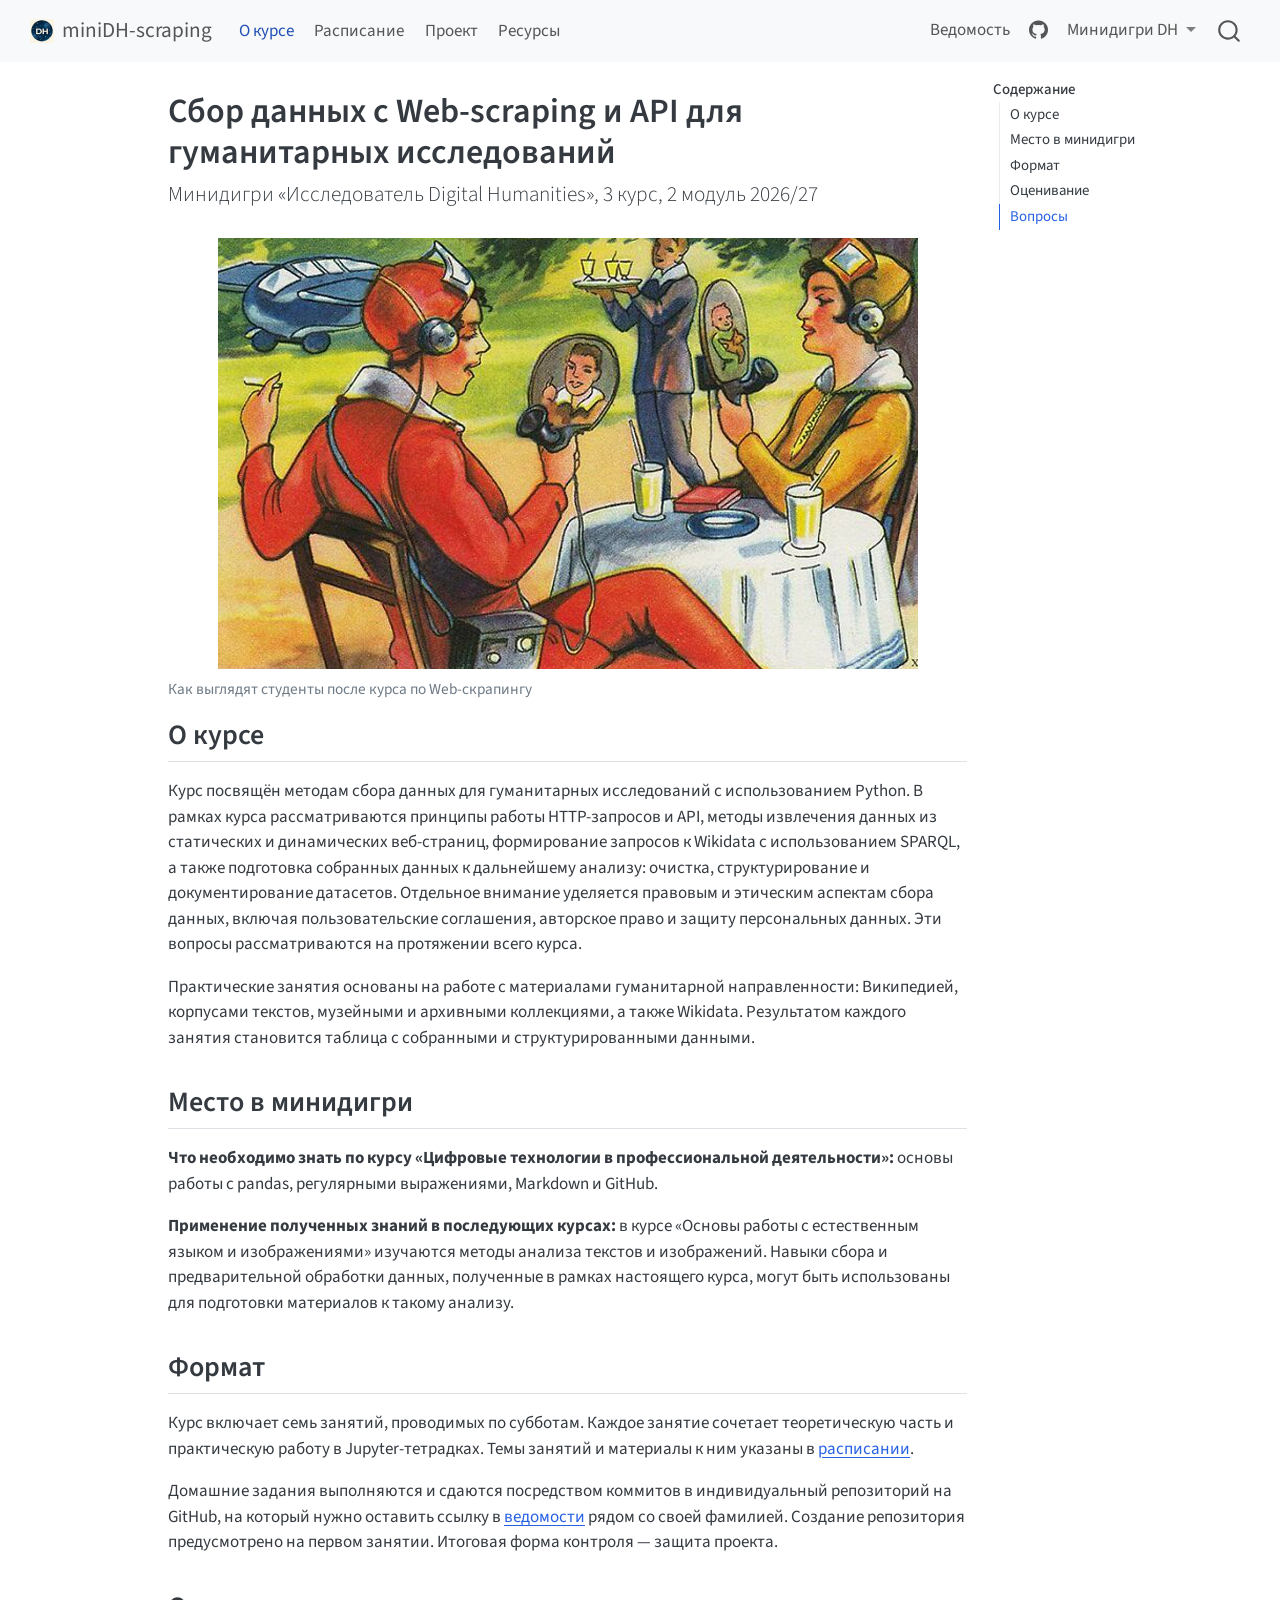
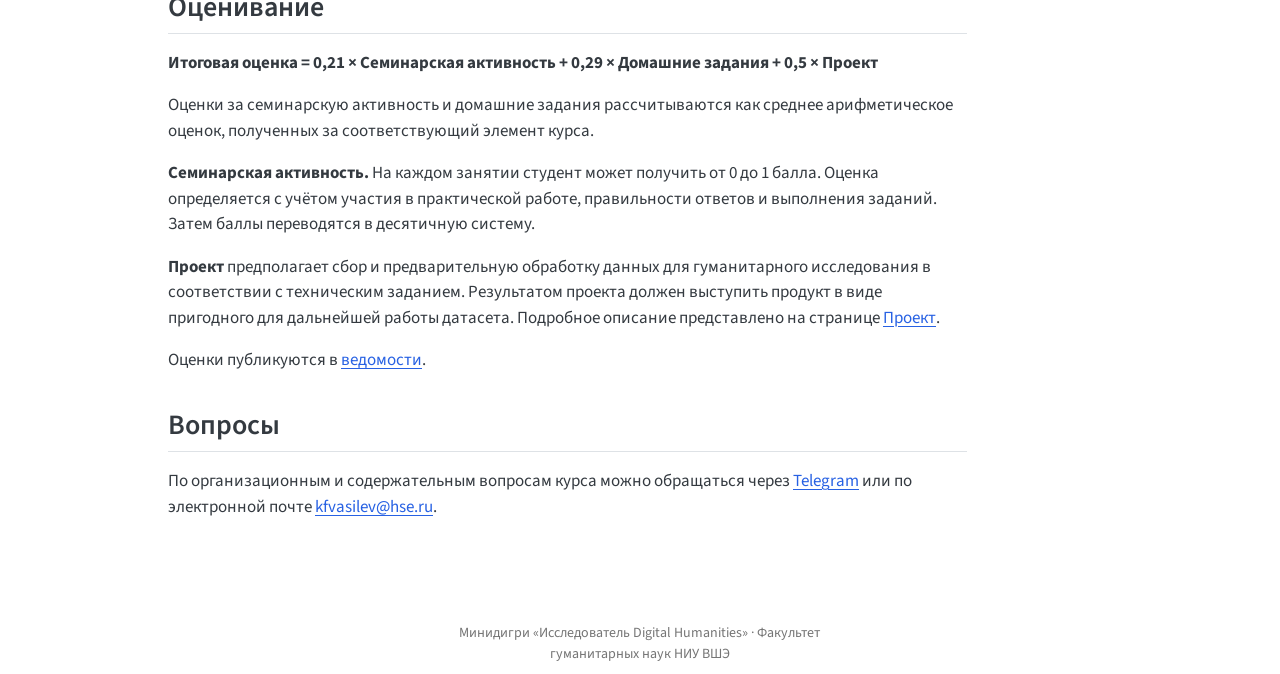
==== commit fbfc2f81: "Add files via upload" ====
--- a/docs/index.html
+++ b/docs/index.html
@@ -116,7 +116,7 @@
 </ul>
             <ul class="navbar-nav navbar-nav-scroll ms-auto">
   <li class="nav-item">
-    <a class="nav-link" href="https://docs.yandex.ru/edit/disk/disk%2F2026%20Mini-DH-scraping%20Grades.xlsx?source=docs"> 
+    <a class="nav-link" href="https://docs.google.com/spreadsheets/d/1YAKlnOGF-Ej6AY3OVG7sF_o-0jT_M77J3J2FLPrb__o/edit?usp=sharing"> 
 <span class="menu-text">Ведомость</span></a>
   </li>  
   <li class="nav-item compact">
@@ -203,32 +203,38 @@
 </header>
 
 
+<div class="quarto-figure quarto-figure-center">
+<figure class="figure">
+<p><img src="images/image_1.jpeg" class="img-fluid figure-img"></p>
+<figcaption>Как выглядят студенты после курса по Web-скрапингу</figcaption>
+</figure>
+</div>
 <section id="о-курсе" class="level2">
 <h2 class="anchored" data-anchor-id="о-курсе">О курсе</h2>
-<p>Курс учит собирать данные для гуманитарных исследований на Python. Начинаем с того, как устроены HTTP-запросы и API, затем извлекаем данные со статических и динамических веб-страниц, делаем запросы к Wikidata на SPARQL и превращаем собранное в чистый, документированный датасет. Вопросы этики и права — пользовательские соглашения, авторское право, персональные данные — обсуждаем не в конце, а с первого запроса.</p>
-<p>На каждом занятии работаем с гуманитарным материалом: Википедией, корпусами, музейными и архивными коллекциями, Wikidata. Каждое занятие заканчивается сохранённой таблицей.</p>
+<p>Курс посвящён методам сбора данных для гуманитарных исследований с использованием Python. В рамках курса рассматриваются принципы работы HTTP-запросов и API, методы извлечения данных из статических и динамических веб-страниц, формирование запросов к Wikidata с использованием SPARQL, а также подготовка собранных данных к дальнейшему анализу: очистка, структурирование и документирование датасетов. Отдельное внимание уделяется правовым и этическим аспектам сбора данных, включая пользовательские соглашения, авторское право и защиту персональных данных. Эти вопросы рассматриваются на протяжении всего курса.</p>
+<p>Практические занятия основаны на работе с материалами гуманитарной направленности: Википедией, корпусами текстов, музейными и архивными коллекциями, а также Wikidata. Результатом каждого занятия становится таблица с собранными и структурированными данными.</p>
 </section>
 <section id="место-в-минидигри" class="level2">
 <h2 class="anchored" data-anchor-id="место-в-минидигри">Место в минидигри</h2>
-<p><strong>Что нужно из курса «Цифровые технологии в профессиональной деятельности»:</strong> pandas, регулярные выражения, Markdown, базовая работа с GitHub. API разбираем заново, с нуля.</p>
-<p><strong>Где пригодится дальше:</strong> в курсе «Основы работы с естественным языком и изображениями» вы будете анализировать тексты и изображения — данные для этого можно собрать методами этого курса.</p>
+<p><strong>Что необходимо знать по курсу «Цифровые технологии в профессиональной деятельности»:</strong> основы работы с pandas, регулярными выражениями, Markdown и GitHub.</p>
+<p><strong>Применение полученных знаний в последующих курсах:</strong> в курсе «Основы работы с естественным языком и изображениями» изучаются методы анализа текстов и изображений. Навыки сбора и предварительной обработки данных, полученные в рамках настоящего курса, могут быть использованы для подготовки материалов к такому анализу.</p>
 </section>
 <section id="формат" class="level2">
 <h2 class="anchored" data-anchor-id="формат">Формат</h2>
-<p>Семь занятий по субботам, на каждом — теория и практика в Jupyter-тетрадках. Студенты разделены на две группы; время и аудитории групп — в <a href="./schedule.html">расписании</a>.</p>
-<p>Домашние задания сдаются коммитом в собственный репозиторий на GitHub: его заводим на первом занятии. Курс завершается защитой проекта.</p>
+<p>Курс включает семь занятий, проводимых по субботам. Каждое занятие сочетает теоретическую часть и практическую работу в Jupyter-тетрадках. Темы занятий и материалы к ним указаны в <a href="./schedule.html">расписании</a>.</p>
+<p>Домашние задания выполняются и сдаются посредством коммитов в индивидуальный репозиторий на GitHub, на который нужно оставить ссылку в <a href="https://docs.google.com/spreadsheets/d/1YAKlnOGF-Ej6AY3OVG7sF_o-0jT_M77J3J2FLPrb__o/edit?usp=sharing">ведомости</a> рядом со своей фамилией. Создание репозитория предусмотрено на первом занятии. Итоговая форма контроля — защита проекта.</p>
 </section>
 <section id="оценивание" class="level2">
 <h2 class="anchored" data-anchor-id="оценивание">Оценивание</h2>
-<p><strong>Итог = 0,21 × Семинарская активность + 0,29 × Домашние задания + 0,5 × Проект</strong></p>
-<p>Оценки за активность и за домашние задания — среднее арифметическое всех оценок по этому элементу.</p>
-<p><strong>Семинарская активность.</strong> На каждом занятии — от 0 до 1 балла в зависимости от вовлечённости в работу, правильных ответов и решённых заданий.</p>
-<p><strong>Проект</strong> — командный: сбор и предобработка данных для гуманитарного исследования по техническому заданию. Подробнее — на странице <a href="./project.html">Проект</a>.</p>
-<p>Оценки — в <a href="https://docs.yandex.ru/edit/disk/disk%2F2026%20Mini-DH-scraping%20Grades.xlsx?source=docs">ведомости</a>.</p>
+<p><strong>Итоговая оценка = 0,21 × Семинарская активность + 0,29 × Домашние задания + 0,5 × Проект</strong></p>
+<p>Оценки за семинарскую активность и домашние задания рассчитываются как среднее арифметическое оценок, полученных за соответствующий элемент курса.</p>
+<p><strong>Семинарская активность.</strong> На каждом занятии студент может получить от 0 до 1 балла. Оценка определяется с учётом участия в практической работе, правильности ответов и выполнения заданий. Затем баллы переводятся в десятичную систему.</p>
+<p><strong>Проект</strong> предполагает сбор и предварительную обработку данных для гуманитарного исследования в соответствии с техническим заданием. Результатом проекта должен выступить продукт в виде пригодного для дальнейшей работы датасета. Подробное описание представлено на странице <a href="./project.html">Проект</a>.</p>
+<p>Оценки публикуются в <a href="https://docs.google.com/spreadsheets/d/1YAKlnOGF-Ej6AY3OVG7sF_o-0jT_M77J3J2FLPrb__o/edit?usp=sharing">ведомости</a>.</p>
 </section>
 <section id="вопросы" class="level2">
 <h2 class="anchored" data-anchor-id="вопросы">Вопросы</h2>
-<p>Пишите в <a href="https://t.me/always1ready">Telegram</a> или на почту <a href="mailto:kfvasilev@hse.ru">kfvasilev@hse.ru</a>.</p>
+<p>По организационным и содержательным вопросам курса можно обращаться через <a href="https://t.me/always1ready">Telegram</a> или по электронной почте <a href="mailto:kfvasilev@hse.ru">kfvasilev@hse.ru</a>.</p>
 
 
 </section>
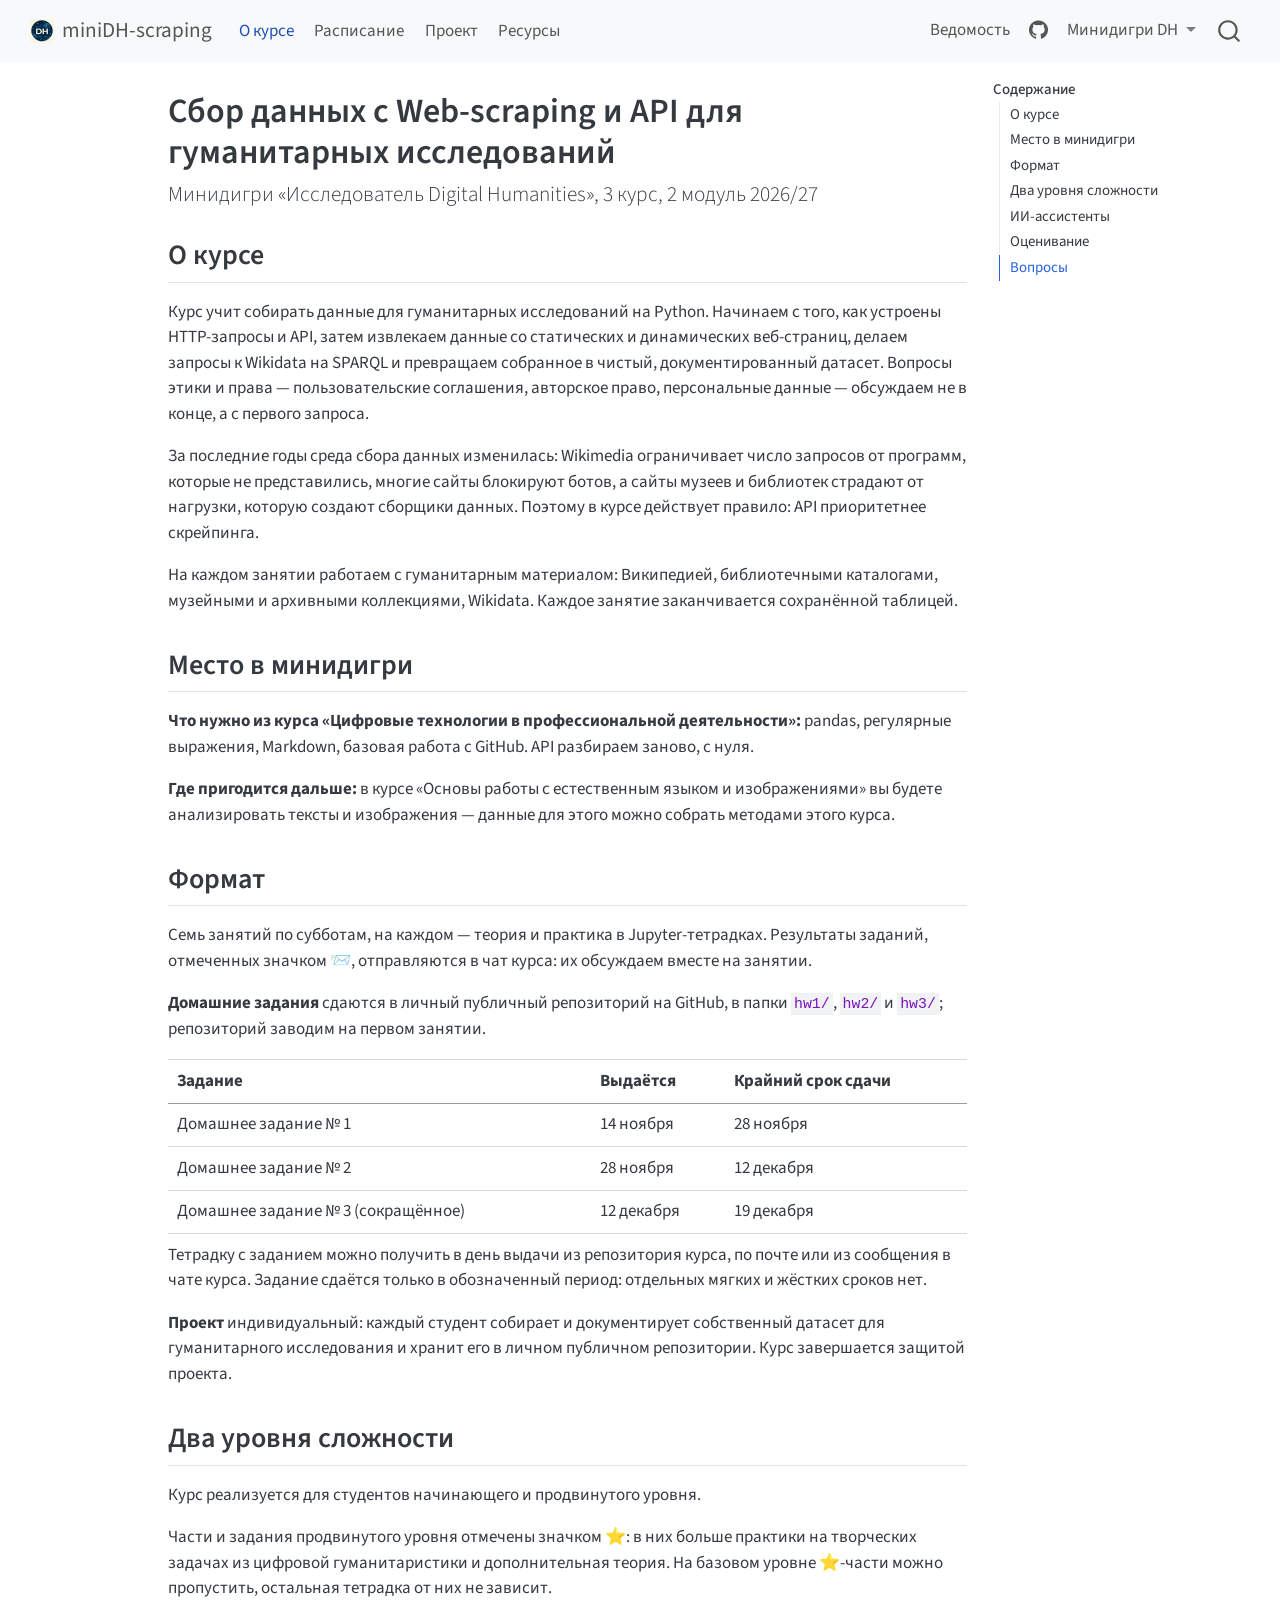
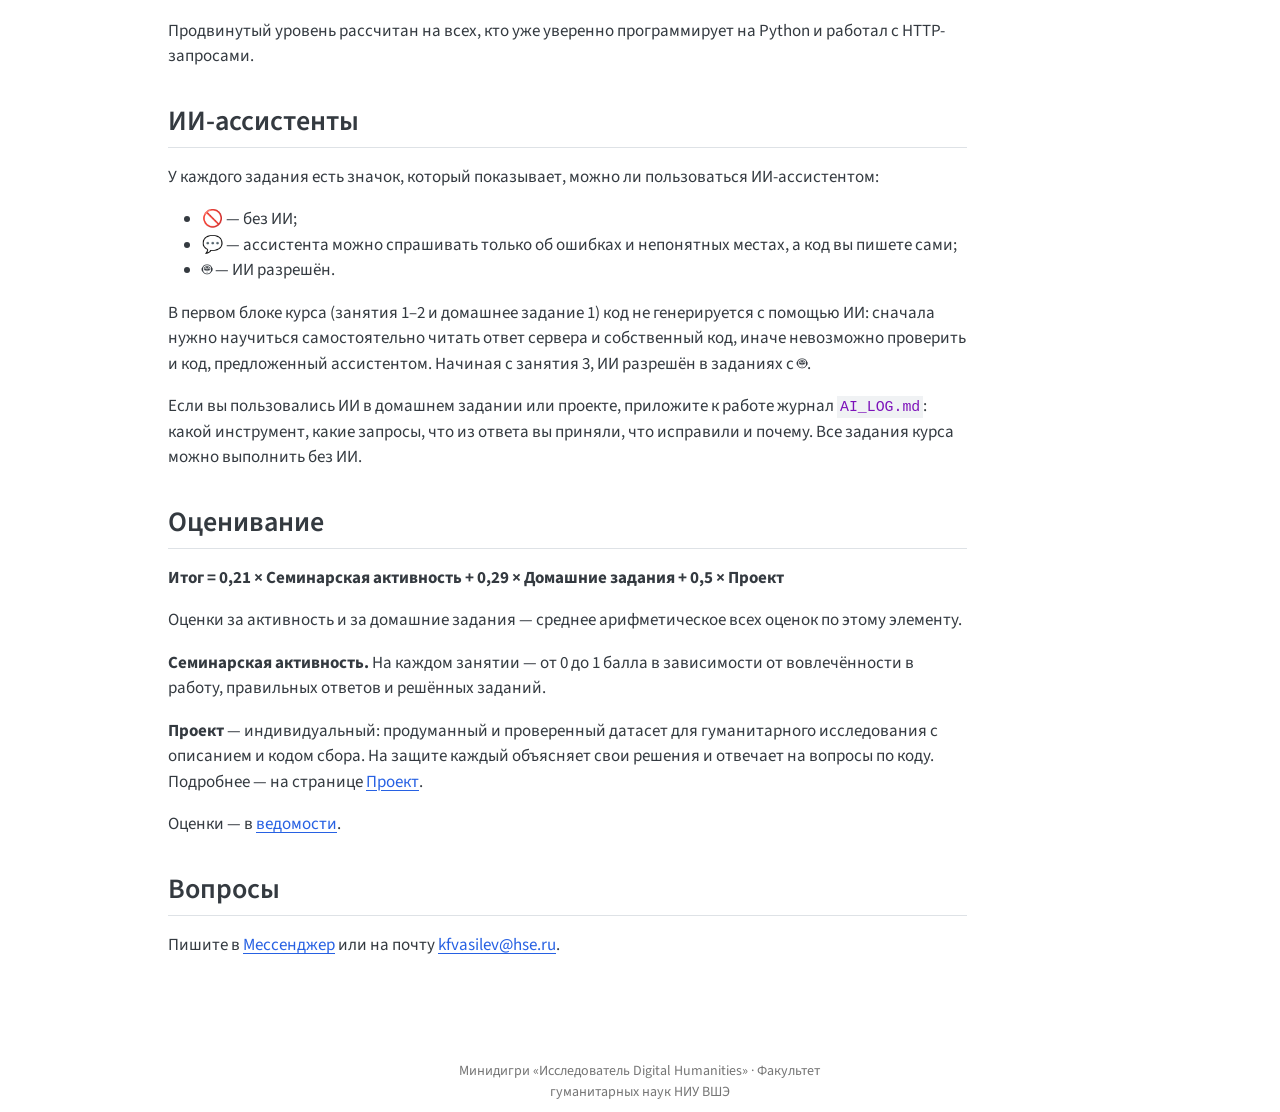
==== commit 15ad29c1: "Add files via upload" ====
--- a/docs/index.html
+++ b/docs/index.html
@@ -175,6 +175,8 @@
   <li><a href="#о-курсе" id="toc-о-курсе" class="nav-link active" data-scroll-target="#о-курсе">О курсе</a></li>
   <li><a href="#место-в-минидигри" id="toc-место-в-минидигри" class="nav-link" data-scroll-target="#место-в-минидигри">Место в минидигри</a></li>
   <li><a href="#формат" id="toc-формат" class="nav-link" data-scroll-target="#формат">Формат</a></li>
+  <li><a href="#два-уровня-сложности" id="toc-два-уровня-сложности" class="nav-link" data-scroll-target="#два-уровня-сложности">Два уровня сложности</a></li>
+  <li><a href="#ии-ассистенты" id="toc-ии-ассистенты" class="nav-link" data-scroll-target="#ии-ассистенты">ИИ-ассистенты</a></li>
   <li><a href="#оценивание" id="toc-оценивание" class="nav-link" data-scroll-target="#оценивание">Оценивание</a></li>
   <li><a href="#вопросы" id="toc-вопросы" class="nav-link" data-scroll-target="#вопросы">Вопросы</a></li>
   </ul>
@@ -203,38 +205,78 @@
 </header>
 
 
-<div class="quarto-figure quarto-figure-center">
-<figure class="figure">
-<p><img src="images/image_1.jpeg" class="img-fluid figure-img"></p>
-<figcaption>Как выглядят студенты после курса по Web-скрапингу</figcaption>
-</figure>
-</div>
 <section id="о-курсе" class="level2">
 <h2 class="anchored" data-anchor-id="о-курсе">О курсе</h2>
-<p>Курс посвящён методам сбора данных для гуманитарных исследований с использованием Python. В рамках курса рассматриваются принципы работы HTTP-запросов и API, методы извлечения данных из статических и динамических веб-страниц, формирование запросов к Wikidata с использованием SPARQL, а также подготовка собранных данных к дальнейшему анализу: очистка, структурирование и документирование датасетов. Отдельное внимание уделяется правовым и этическим аспектам сбора данных, включая пользовательские соглашения, авторское право и защиту персональных данных. Эти вопросы рассматриваются на протяжении всего курса.</p>
-<p>Практические занятия основаны на работе с материалами гуманитарной направленности: Википедией, корпусами текстов, музейными и архивными коллекциями, а также Wikidata. Результатом каждого занятия становится таблица с собранными и структурированными данными.</p>
+<p>Курс учит собирать данные для гуманитарных исследований на Python. Начинаем с того, как устроены HTTP-запросы и API, затем извлекаем данные со статических и динамических веб-страниц, делаем запросы к Wikidata на SPARQL и превращаем собранное в чистый, документированный датасет. Вопросы этики и права — пользовательские соглашения, авторское право, персональные данные — обсуждаем не в конце, а с первого запроса.</p>
+<p>За последние годы среда сбора данных изменилась: Wikimedia ограничивает число запросов от программ, которые не представились, многие сайты блокируют ботов, а сайты музеев и библиотек страдают от нагрузки, которую создают сборщики данных. Поэтому в курсе действует правило: API приоритетнее скрейпинга.</p>
+<p>На каждом занятии работаем с гуманитарным материалом: Википедией, библиотечными каталогами, музейными и архивными коллекциями, Wikidata. Каждое занятие заканчивается сохранённой таблицей.</p>
 </section>
 <section id="место-в-минидигри" class="level2">
 <h2 class="anchored" data-anchor-id="место-в-минидигри">Место в минидигри</h2>
-<p><strong>Что необходимо знать по курсу «Цифровые технологии в профессиональной деятельности»:</strong> основы работы с pandas, регулярными выражениями, Markdown и GitHub.</p>
-<p><strong>Применение полученных знаний в последующих курсах:</strong> в курсе «Основы работы с естественным языком и изображениями» изучаются методы анализа текстов и изображений. Навыки сбора и предварительной обработки данных, полученные в рамках настоящего курса, могут быть использованы для подготовки материалов к такому анализу.</p>
+<p><strong>Что нужно из курса «Цифровые технологии в профессиональной деятельности»:</strong> pandas, регулярные выражения, Markdown, базовая работа с GitHub. API разбираем заново, с нуля.</p>
+<p><strong>Где пригодится дальше:</strong> в курсе «Основы работы с естественным языком и изображениями» вы будете анализировать тексты и изображения — данные для этого можно собрать методами этого курса.</p>
 </section>
 <section id="формат" class="level2">
 <h2 class="anchored" data-anchor-id="формат">Формат</h2>
-<p>Курс включает семь занятий, проводимых по субботам. Каждое занятие сочетает теоретическую часть и практическую работу в Jupyter-тетрадках. Темы занятий и материалы к ним указаны в <a href="./schedule.html">расписании</a>.</p>
-<p>Домашние задания выполняются и сдаются посредством коммитов в индивидуальный репозиторий на GitHub, на который нужно оставить ссылку в <a href="https://docs.google.com/spreadsheets/d/1YAKlnOGF-Ej6AY3OVG7sF_o-0jT_M77J3J2FLPrb__o/edit?usp=sharing">ведомости</a> рядом со своей фамилией. Создание репозитория предусмотрено на первом занятии. Итоговая форма контроля — защита проекта.</p>
+<p>Семь занятий по субботам, на каждом — теория и практика в Jupyter-тетрадках. Результаты заданий, отмеченных значком 📨, отправляются в чат курса: их обсуждаем вместе на занятии.</p>
+<p><strong>Домашние задания</strong> сдаются в личный публичный репозиторий на GitHub, в папки <code>hw1/</code>, <code>hw2/</code> и <code>hw3/</code>; репозиторий заводим на первом занятии.</p>
+<table class="caption-top table">
+<thead>
+<tr class="header">
+<th>Задание</th>
+<th>Выдаётся</th>
+<th>Крайний срок сдачи</th>
+</tr>
+</thead>
+<tbody>
+<tr class="odd">
+<td>Домашнее задание № 1</td>
+<td>14 ноября</td>
+<td>28 ноября</td>
+</tr>
+<tr class="even">
+<td>Домашнее задание № 2</td>
+<td>28 ноября</td>
+<td>12 декабря</td>
+</tr>
+<tr class="odd">
+<td>Домашнее задание № 3 (сокращённое)</td>
+<td>12 декабря</td>
+<td>19 декабря</td>
+</tr>
+</tbody>
+</table>
+<p>Тетрадку с заданием можно получить в день выдачи из репозитория курса, по почте или из сообщения в чате курса. Задание сдаётся только в обозначенный период: отдельных мягких и жёстких сроков нет.</p>
+<p><strong>Проект</strong> индивидуальный: каждый студент собирает и документирует собственный датасет для гуманитарного исследования и хранит его в личном публичном репозитории. Курс завершается защитой проекта.</p>
+</section>
+<section id="два-уровня-сложности" class="level2">
+<h2 class="anchored" data-anchor-id="два-уровня-сложности">Два уровня сложности</h2>
+<p>Курс реализуется для студентов начинающего и продвинутого уровня.</p>
+<p>Части и задания продвинутого уровня отмечены значком ⭐: в них больше практики на творческих задачах из цифровой гуманитаристики и дополнительная теория. На базовом уровне ⭐-части можно пропустить, остальная тетрадка от них не зависит.</p>
+<p>Продвинутый уровень рассчитан на всех, кто уже уверенно программирует на Python и работал с HTTP-запросами.</p>
+</section>
+<section id="ии-ассистенты" class="level2">
+<h2 class="anchored" data-anchor-id="ии-ассистенты">ИИ-ассистенты</h2>
+<p>У каждого задания есть значок, который показывает, можно ли пользоваться ИИ-ассистентом:</p>
+<ul>
+<li>🚫 — без ИИ;</li>
+<li>💬 — ассистента можно спрашивать только об ошибках и непонятных местах, а код вы пишете сами;</li>
+<li>🤖 — ИИ разрешён.</li>
+</ul>
+<p>В первом блоке курса (занятия 1–2 и домашнее задание 1) код не генерируется с помощью ИИ: сначала нужно научиться самостоятельно читать ответ сервера и собственный код, иначе невозможно проверить и код, предложенный ассистентом. Начиная с занятия 3, ИИ разрешён в заданиях с 🤖.</p>
+<p>Если вы пользовались ИИ в домашнем задании или проекте, приложите к работе журнал <code>AI_LOG.md</code>: какой инструмент, какие запросы, что из ответа вы приняли, что исправили и почему. Все задания курса можно выполнить без ИИ.</p>
 </section>
 <section id="оценивание" class="level2">
 <h2 class="anchored" data-anchor-id="оценивание">Оценивание</h2>
-<p><strong>Итоговая оценка = 0,21 × Семинарская активность + 0,29 × Домашние задания + 0,5 × Проект</strong></p>
-<p>Оценки за семинарскую активность и домашние задания рассчитываются как среднее арифметическое оценок, полученных за соответствующий элемент курса.</p>
-<p><strong>Семинарская активность.</strong> На каждом занятии студент может получить от 0 до 1 балла. Оценка определяется с учётом участия в практической работе, правильности ответов и выполнения заданий. Затем баллы переводятся в десятичную систему.</p>
-<p><strong>Проект</strong> предполагает сбор и предварительную обработку данных для гуманитарного исследования в соответствии с техническим заданием. Результатом проекта должен выступить продукт в виде пригодного для дальнейшей работы датасета. Подробное описание представлено на странице <a href="./project.html">Проект</a>.</p>
-<p>Оценки публикуются в <a href="https://docs.google.com/spreadsheets/d/1YAKlnOGF-Ej6AY3OVG7sF_o-0jT_M77J3J2FLPrb__o/edit?usp=sharing">ведомости</a>.</p>
+<p><strong>Итог = 0,21 × Семинарская активность + 0,29 × Домашние задания + 0,5 × Проект</strong></p>
+<p>Оценки за активность и за домашние задания — среднее арифметическое всех оценок по этому элементу.</p>
+<p><strong>Семинарская активность.</strong> На каждом занятии — от 0 до 1 балла в зависимости от вовлечённости в работу, правильных ответов и решённых заданий.</p>
+<p><strong>Проект</strong> — индивидуальный: продуманный и проверенный датасет для гуманитарного исследования с описанием и кодом сбора. На защите каждый объясняет свои решения и отвечает на вопросы по коду. Подробнее — на странице <a href="./project.html">Проект</a>.</p>
+<p>Оценки — в <a href="https://docs.google.com/spreadsheets/d/1YAKlnOGF-Ej6AY3OVG7sF_o-0jT_M77J3J2FLPrb__o/edit?usp=sharing">ведомости</a>.</p>
 </section>
 <section id="вопросы" class="level2">
 <h2 class="anchored" data-anchor-id="вопросы">Вопросы</h2>
-<p>По организационным и содержательным вопросам курса можно обращаться через <a href="https://t.me/always1ready">Telegram</a> или по электронной почте <a href="mailto:kfvasilev@hse.ru">kfvasilev@hse.ru</a>.</p>
+<p>Пишите в <a href="https://t.me/always1ready">Мессенджер</a> или на почту <a href="mailto:kfvasilev@hse.ru">kfvasilev@hse.ru</a>.</p>
 
 
 </section>
